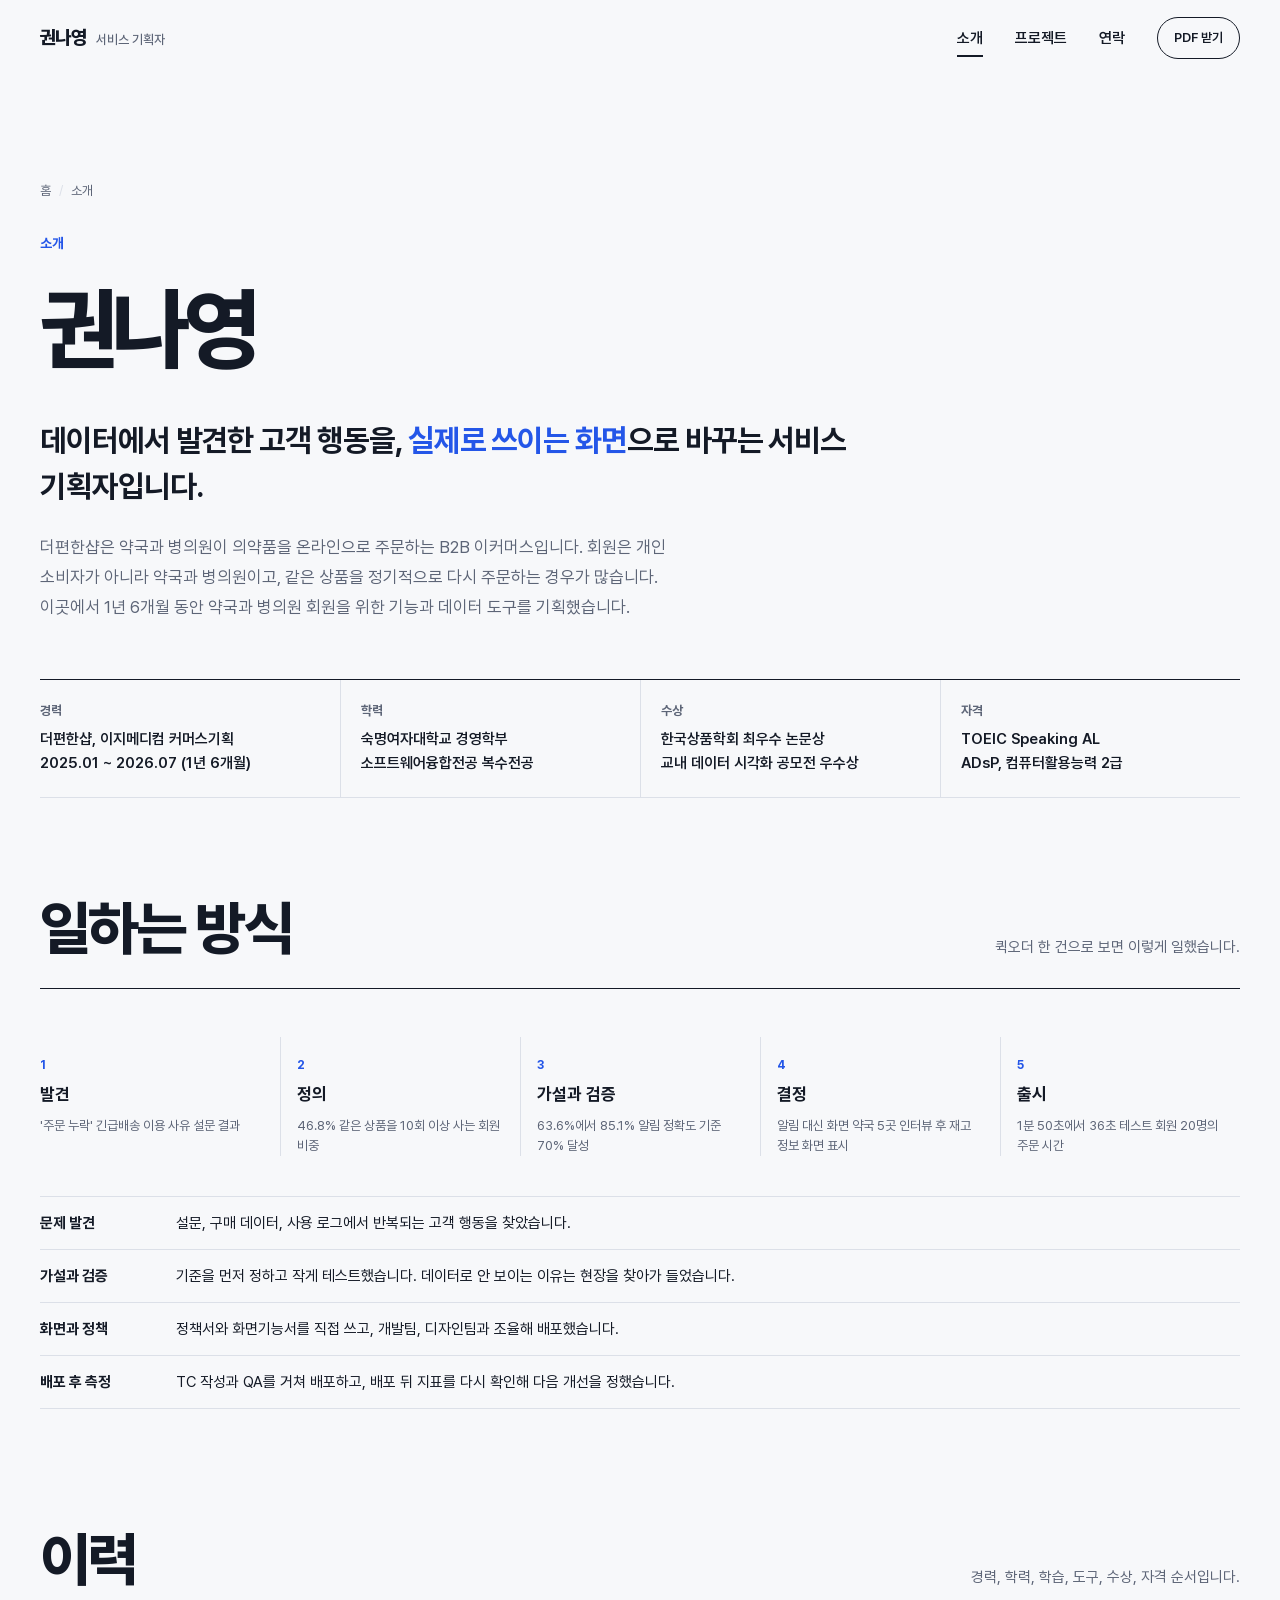
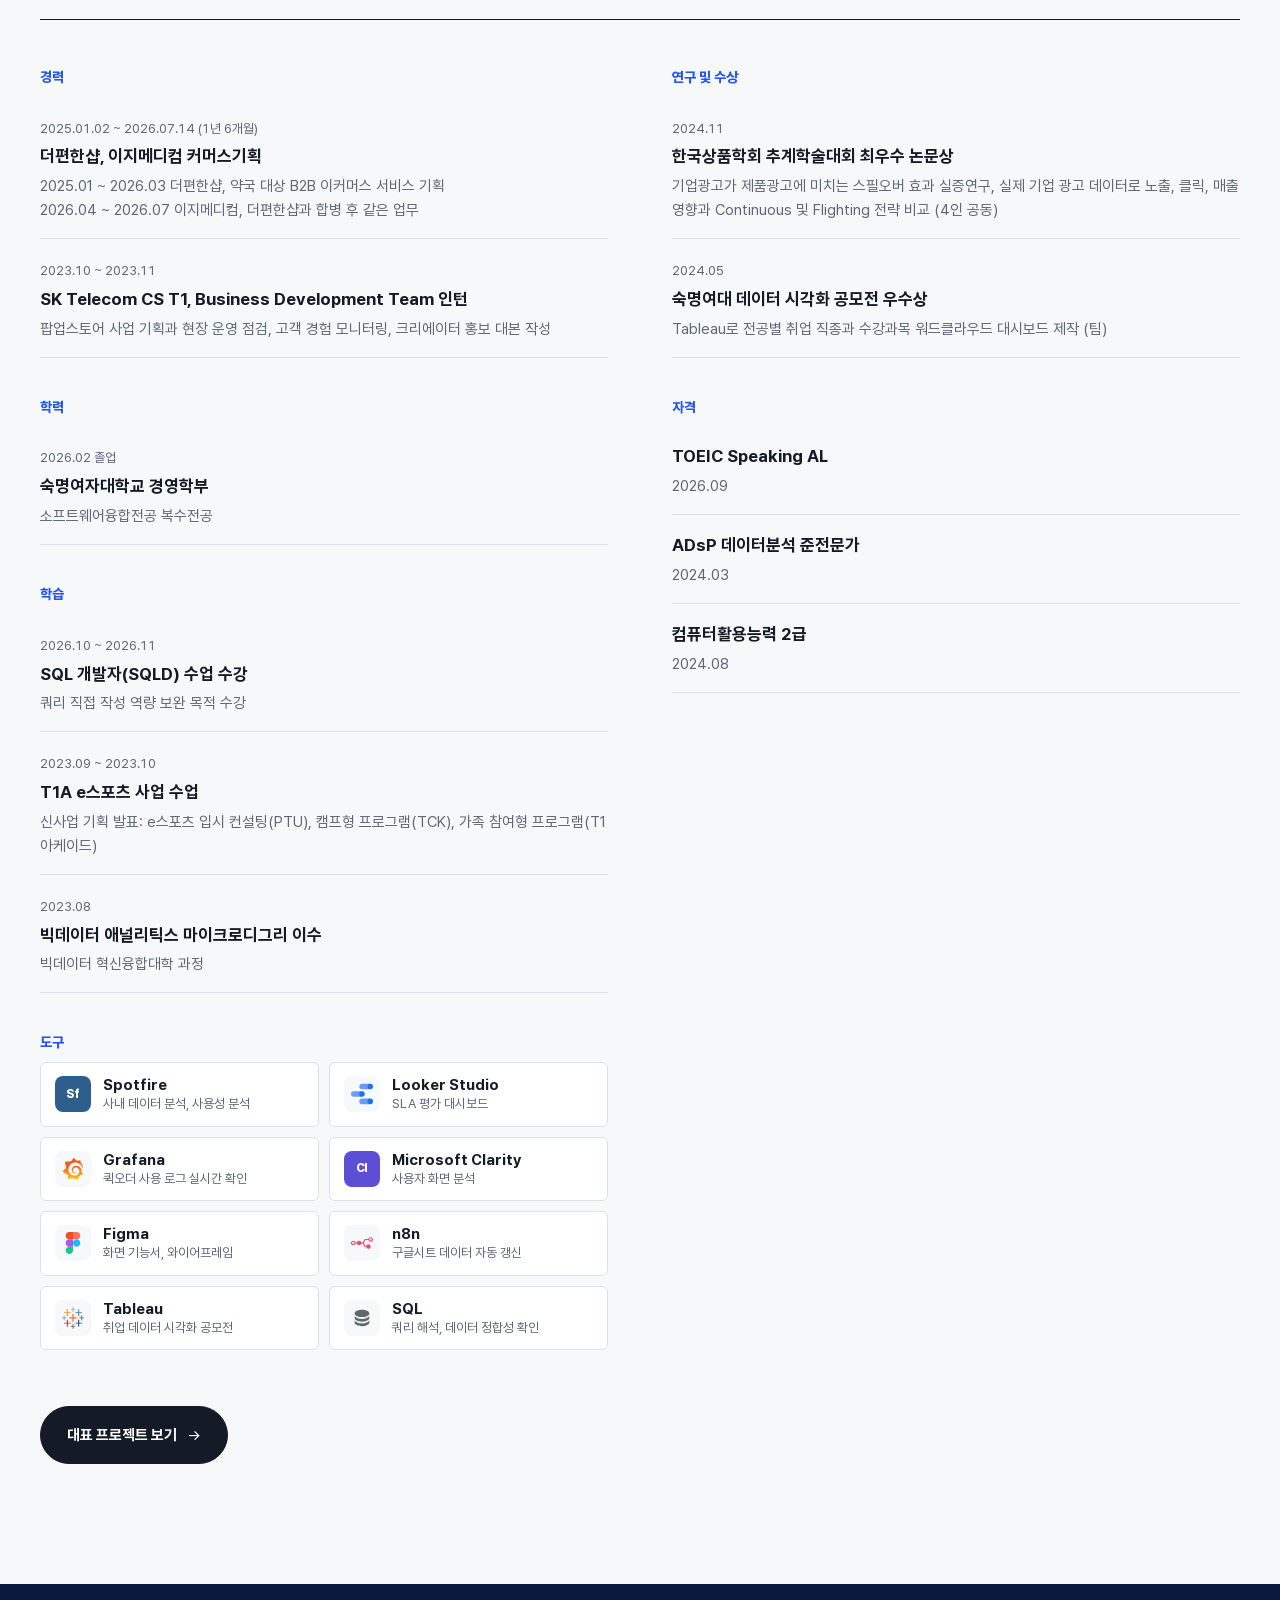
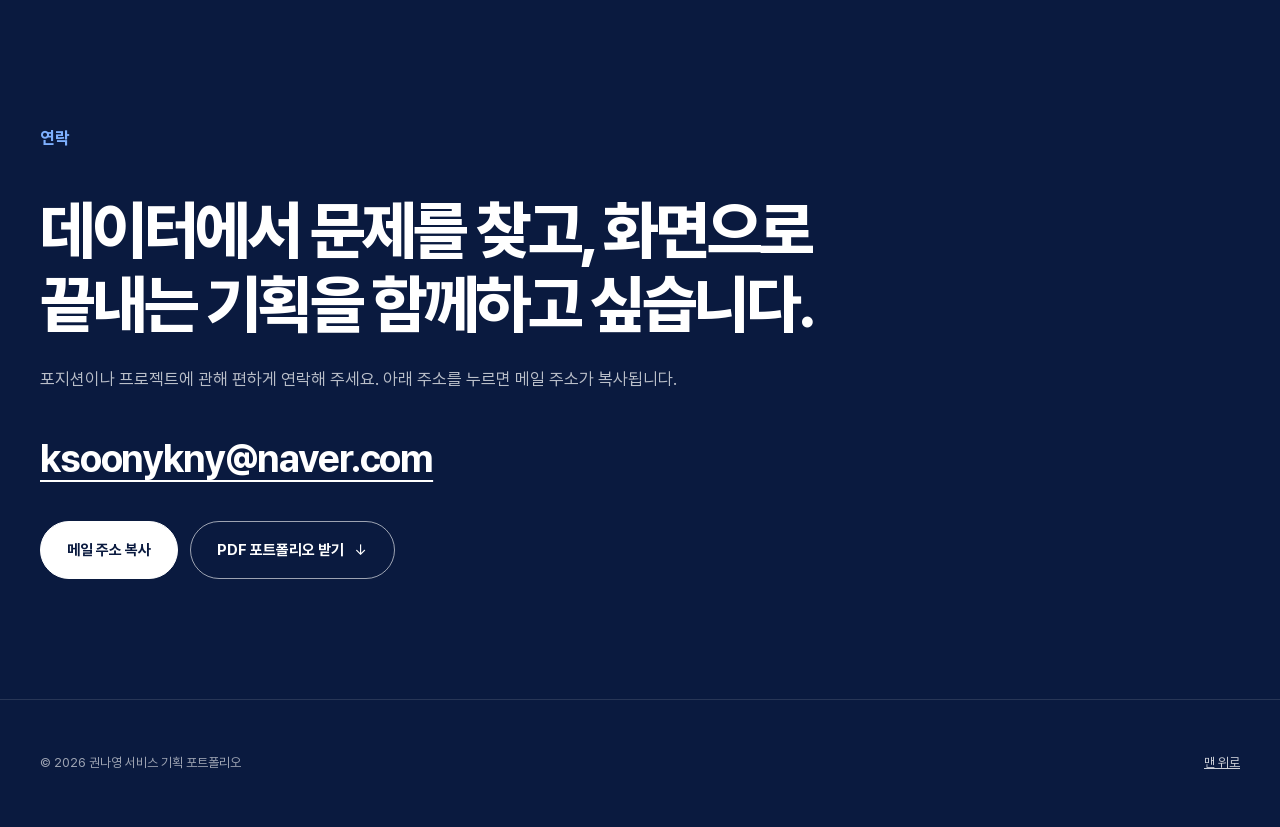
==== about.html @ 0dd0160e "Add files via upload" ====
<!doctype html>
<html lang="ko">
<head>
<meta charset="utf-8">
<meta name="viewport" content="width=device-width, initial-scale=1">
<title>소개 | 권나영 포트폴리오</title>
<meta name="description" content="권나영의 경력, 학력, 학습, 도구, 수상, 자격">
<meta property="og:title" content="소개 | 권나영 포트폴리오">
<meta property="og:description" content="권나영의 경력, 학력, 학습, 도구, 수상, 자격">
<meta property="og:type" content="website">
<link rel="preload" href="fonts/Pretendard-Regular.woff2" as="font" type="font/woff2" crossorigin>
<link rel="preload" href="fonts/Pretendard-ExtraBold.woff2" as="font" type="font/woff2" crossorigin>
<link rel="stylesheet" href="https://cdn.jsdelivr.net/gh/orioncactus/pretendard@v1.3.9/dist/web/variable/pretendardvariable-dynamic-subset.min.css">
<link rel="stylesheet" href="assets/site.css">
<script>document.documentElement.classList.add('js')</script>
</head>
<body class="page-new" data-page="소개">
<header class="gnb">
  <div class="container">
    <a class="logo" href="index.html"><b>권나영</b><span>서비스 기획자</span></a>
    <nav aria-label="주요 메뉴">
      <a href="about.html" aria-current="page">소개</a>
      <a href="index.html#projects">프로젝트</a>
      <a href="#contact">연락</a>
      <a class="nav-pdf" href="assets/kwon-nayoung-portfolio.pdf" download="권나영_서비스기획_포트폴리오.pdf" data-log="pdf_download" data-label="상단 메뉴">PDF 받기</a>
    </nav>
  </div>
</header>

<main id="top">
<section class="a-hero">
  <div class="container">
    <p class="crumb"><a href="index.html">홈</a><span>/</span>소개</p>
    <p class="eyebrow">소개</p>
    <h1>권나영</h1>
    <p class="lead-xl">데이터에서 발견한 고객 행동을, <em>실제로 쓰이는 화면</em>으로 바꾸는 서비스 기획자입니다.</p>
    <p class="sub">더편한샵은 약국과 병의원이 의약품을 온라인으로 주문하는 B2B 이커머스입니다. 회원은 개인 소비자가 아니라 약국과 병의원이고, 같은 상품을 정기적으로 다시 주문하는 경우가 많습니다. 이곳에서 1년 6개월 동안 약국과 병의원 회원을 위한 기능과 데이터 도구를 기획했습니다.</p>
    <dl class="facts" data-reveal>
      <div><dt>경력</dt><dd>더편한샵, 이지메디컴 커머스기획<br>2025.01 ~ 2026.07 (1년 6개월)</dd></div>
      <div><dt>학력</dt><dd>숙명여자대학교 경영학부<br>소프트웨어융합전공 복수전공</dd></div>
      <div><dt>수상</dt><dd>한국상품학회 최우수 논문상<br>교내 데이터 시각화 공모전 우수상</dd></div>
      <div><dt>자격</dt><dd>TOEIC Speaking AL<br>ADsP, 컴퓨터활용능력 2급</dd></div>
    </dl>
  </div>
</section>

<section class="block" style="padding-top:20px" data-view="일하는 방식">
  <div class="container">
    <div class="s-head" data-reveal><h2>일하는 방식</h2><p>퀵오더 한 건으로 보면 이렇게 일했습니다.</p></div>
    <ol class="steps5"><li><small>1</small><b>발견</b><span>'주문 누락' 긴급배송 이용 사유 설문 결과</span></li><li><small>2</small><b>정의</b><span>46.8% 같은 상품을 10회 이상 사는 회원 비중</span></li><li><small>3</small><b>가설과 검증</b><span>63.6%에서 85.1% 알림 정확도 기준 70% 달성</span></li><li><small>4</small><b>결정</b><span>알림 대신 화면 약국 5곳 인터뷰 후 재고 정보 화면 표시</span></li><li><small>5</small><b>출시</b><span>1분 50초에서 36초 테스트 회원 20명의 주문 시간</span></li></ol>
    <div style="margin-top:40px"><ul class="did">
          <li><b>문제 발견</b><span>설문, 구매 데이터, 사용 로그에서 반복되는 고객 행동을 찾았습니다.</span></li>
          <li><b>가설과 검증</b><span>기준을 먼저 정하고 작게 테스트했습니다. 데이터로 안 보이는 이유는 현장을 찾아가 들었습니다.</span></li>
          <li><b>화면과 정책</b><span>정책서와 화면기능서를 직접 쓰고, 개발팀, 디자인팀과 조율해 배포했습니다.</span></li>
          <li><b>배포 후 측정</b><span>TC 작성과 QA를 거쳐 배포하고, 배포 뒤 지표를 다시 확인해 다음 개선을 정했습니다.</span></li>
        </ul></div>
  </div>
</section>

<section class="block" style="padding-top:0" data-view="이력">
  <div class="container">
    <div class="s-head" data-reveal><h2>이력</h2><p>경력, 학력, 학습, 도구, 수상, 자격 순서입니다.</p></div>
    <div class="records">
<div>
<h3>경력</h3>
<ul class="rec">
<li>
<span class="when">2025.01.02 ~ 2026.07.14 (1년 6개월)</span>
<div class="t">더편한샵, 이지메디컴 커머스기획</div>
<div class="d">2025.01 ~ 2026.03 더편한샵, 약국 대상 B2B 이커머스 서비스 기획<br/>2026.04 ~ 2026.07 이지메디컴, 더편한샵과 합병 후 같은 업무</div>
</li>
<li>
<span class="when">2023.10 ~ 2023.11</span>
<div class="t">SK Telecom CS T1, Business Development Team 인턴</div>
<div class="d">팝업스토어 사업 기획과 현장 운영 점검, 고객 경험 모니터링, 크리에이터 홍보 대본 작성</div>
</li>
</ul>
<h3>학력</h3>
<ul class="rec">
<li>
<span class="when">2026.02 졸업</span>
<div class="t">숙명여자대학교 경영학부</div>
<div class="d">소프트웨어융합전공 복수전공</div>
</li>
</ul>
<h3 id="learning">학습</h3>
<ul class="rec">
<li>
<span class="when">2026.10 ~ 2026.11</span>
<div class="t">SQL 개발자(SQLD) 수업 수강</div>
<div class="d">쿼리 직접 작성 역량 보완 목적 수강</div>
</li>
<li>
<span class="when">2023.09 ~ 2023.10</span>
<div class="t">T1A e스포츠 사업 수업</div>
<div class="d">신사업 기획 발표: e스포츠 입시 컨설팅(PTU), 캠프형 프로그램(TCK), 가족 참여형 프로그램(T1 아케이드)</div>
</li>
<li>
<span class="when">2023.08</span>
<div class="t">빅데이터 애널리틱스 마이크로디그리 이수</div>
<div class="d">빅데이터 혁신융합대학 과정</div>
</li>
</ul>
<h3>도구</h3>
<ul class="tools">
<li><span class="ti"><img alt="" height="22" onerror="this.outerHTML='&lt;span class=&quot;mono&quot; style=&quot;background:#2E5E8C&quot;&gt;Sf&lt;/span&gt;'" src="https://www.google.com/s2/favicons?domain=spotfire.com&amp;sz=64" width="22"/></span><span><b>Spotfire</b><small>사내 데이터 분석, 사용성 분석</small></span></li>
<li><span class="ti"><svg aria-hidden="true" viewbox="0 0 256 239"><path d="M224.022 173.159h-92.959c-22.48 0-35.07 15.736-35.07 32.485c0 15.455 10.679 32.484 35.07 32.484h92.959z" fill="#669df6"></path><ellipse cx="224.022" cy="205.587" fill="#1a73e8" rx="31.979" ry="32.485"></ellipse><path d="M128.028 86.551H35.07C12.59 86.551 0 102.288 0 119.036c0 15.456 10.678 32.485 35.07 32.485h92.958z" fill="#669df6"></path><ellipse cx="128.028" cy="119.036" fill="#1a73e8" rx="31.979" ry="32.485"></ellipse><path d="M224.022 0h-92.959c-22.48 0-35.07 15.737-35.07 32.485c0 15.455 10.679 32.485 35.07 32.485h92.959z" fill="#669df6"></path><ellipse cx="224.022" cy="32.485" fill="#1a73e8" rx="31.979" ry="32.485"></ellipse></svg></span><span><b>Looker Studio</b><small>SLA 평가 대시보드</small></span></li>
<li><span class="ti"><svg aria-hidden="true" viewbox="0 0 256 279"><defs><lineargradient id="SVGzNMMBeHh" x1="49.995%" x2="49.995%" y1="122.45%" y2="31.139%"><stop offset="0%" stop-color="#fff100"></stop><stop offset="100%" stop-color="#f05a28"></stop></lineargradient></defs><path d="M255.59 122.775c-.46-4.675-1.226-10.04-2.759-16.017a98 98 0 0 0-7.204-19.16a106.7 106.7 0 0 0-13.412-20.54c-2.222-2.681-4.675-5.287-7.28-7.816c3.908-15.558-4.752-29.046-4.752-29.046c-14.945-.92-24.448 4.675-27.973 7.204c-.613-.23-1.15-.537-1.763-.767c-2.529-.996-5.135-1.992-7.894-2.835a130 130 0 0 0-8.277-2.3c-2.835-.69-5.67-1.226-8.583-1.686c-.537-.076-.996-.153-1.533-.23C157.646 8.738 138.946 0 138.946 0c-20.922 13.258-24.831 31.805-24.831 31.805s-.077.383-.23 1.073c-1.15.307-2.299.69-3.449.996c-1.609.46-3.218 1.073-4.751 1.686a123 123 0 0 0-4.752 1.916a117 117 0 0 0-9.35 4.599c-2.989 1.686-5.9 3.525-8.737 5.441l-.766-.307c-28.97-11.036-54.643 2.223-54.643 2.223c-2.376 30.809 11.572 50.198 14.331 53.724c-.69 1.916-1.303 3.832-1.916 5.748c-2.146 6.974-3.755 14.101-4.751 21.535c-.154 1.073-.307 2.146-.384 3.219C7.894 146.916 0 173.97 0 173.97c22.302 25.674 48.359 27.283 48.359 27.283l.077-.076c3.295 5.9 7.127 11.495 11.419 16.783a112 112 0 0 0 5.671 6.362c-8.124 23.298 1.15 42.61 1.15 42.61c24.83.92 41.155-10.882 44.603-13.564a85 85 0 0 0 7.511 2.222a109.7 109.7 0 0 0 23.298 3.449c1.916.076 3.909.153 5.825.076h2.759l1.226-.076v.076c11.726 16.708 32.265 19.084 32.265 19.084c14.638-15.405 15.48-30.733 15.48-34.028v-1.38c3.066-2.145 5.979-4.445 8.738-6.974c5.824-5.288 10.959-11.342 15.25-17.857l1.15-1.839c16.554.92 28.28-10.27 28.28-10.27c-2.759-17.243-12.569-25.673-14.638-27.283c0 0-.077-.076-.23-.153s-.153-.153-.153-.153c-.077-.077-.23-.154-.383-.23c.076-1.073.153-2.07.23-3.142c.153-1.84.153-3.756.153-5.595v-2.913l-.077-1.149l-.076-1.533c0-.536-.077-.996-.154-1.456c-.076-.46-.076-.996-.153-1.456l-.153-1.456l-.23-1.456c-.307-1.916-.613-3.756-1.073-5.672c-1.763-7.433-4.675-14.484-8.43-20.845a70.4 70.4 0 0 0-14.025-16.707c-5.365-4.752-11.42-8.584-17.704-11.42c-6.36-2.835-12.952-4.675-19.543-5.518c-3.295-.46-6.59-.613-9.886-.536h-2.453l-1.226.077c-.46 0-.92.076-1.303.076a52 52 0 0 0-4.981.69c-6.591 1.226-12.799 3.602-18.24 6.897s-10.193 7.358-14.025 11.956a54.7 54.7 0 0 0-8.89 15.021a52.9 52.9 0 0 0-3.525 16.094c-.077 1.303-.077 2.683-.077 3.986v.996l.077 1.073c.076.613.076 1.303.153 1.916c.23 2.682.766 5.288 1.456 7.74c1.456 4.982 3.755 9.503 6.59 13.335s6.285 6.975 9.887 9.504c3.602 2.452 7.51 4.215 11.343 5.364c3.832 1.15 7.664 1.61 11.266 1.61h1.993c.23 0 .46 0 .689-.077c.383 0 .766-.077 1.15-.077c.076 0 .23 0 .306-.076l.383-.077c.23 0 .46-.076.69-.076c.46-.077.843-.154 1.303-.23s.843-.154 1.226-.307c.843-.153 1.61-.46 2.376-.69c1.533-.536 3.066-1.15 4.368-1.839c1.38-.69 2.606-1.533 3.832-2.3c.307-.23.69-.459.997-.766c1.226-.996 1.456-2.835.46-4.061c-.844-1.073-2.376-1.38-3.603-.69l-.92.46a25 25 0 0 1-3.295 1.38c-1.15.382-2.375.689-3.602.919c-.613.076-1.226.153-1.916.23c-.306 0-.613.076-.996.076h-1.84c-.383 0-.766 0-1.149-.076h-.46c-.153 0-.383 0-.536-.077c-.383-.077-.69-.077-1.073-.153c-2.836-.383-5.671-1.226-8.354-2.453a29.3 29.3 0 0 1-7.74-5.058c-2.376-2.146-4.445-4.675-6.055-7.587s-2.759-6.131-3.295-9.503c-.23-1.686-.383-3.449-.307-5.135c0-.46.077-.92.077-1.38v-.613c0-.23.077-.46.077-.69c.076-.919.23-1.839.383-2.758c1.303-7.358 4.981-14.562 10.653-20.003c1.456-1.38 2.988-2.606 4.598-3.755a31.7 31.7 0 0 1 5.211-2.99a36 36 0 0 1 5.672-2.068c1.915-.537 3.908-.844 5.977-1.073c.997-.077 1.993-.154 3.066-.154h2.376l.843.077c2.222.153 4.368.46 6.514.996c4.292.92 8.507 2.53 12.415 4.675c7.818 4.369 14.485 11.113 18.547 19.237c2.07 4.061 3.525 8.43 4.215 12.951c.153 1.15.307 2.3.383 3.45l.077.842l.077.843v3.296c0 .536-.077 1.456-.077 1.992c-.077 1.227-.23 2.53-.383 3.756s-.383 2.452-.613 3.678a50 50 0 0 1-.843 3.602a64 64 0 0 1-2.3 7.128a62.4 62.4 0 0 1-7.204 13.105c-5.9 8.124-13.948 14.715-23.144 18.93c-4.599 2.069-9.427 3.602-14.408 4.368c-2.453.46-4.982.69-7.511.766h-3.832a36 36 0 0 1-4.062-.23c-5.365-.383-10.653-1.379-15.864-2.835c-5.135-1.456-10.116-3.525-14.868-5.978c-9.427-5.058-17.933-11.956-24.524-20.31a79 79 0 0 1-8.584-13.334a79 79 0 0 1-5.671-14.638c-1.38-5.058-2.223-10.193-2.606-15.405l-.077-.996v-6.821c.077-2.529.307-5.211.614-7.817c.306-2.606.766-5.288 1.302-7.894c.537-2.605 1.15-5.211 1.916-7.817a103 103 0 0 1 5.442-14.791c4.368-9.35 10.04-17.704 16.86-24.371c1.686-1.686 3.449-3.22 5.288-4.752a78 78 0 0 1 5.748-4.138c1.916-1.303 3.985-2.453 6.055-3.526a40 40 0 0 1 3.142-1.533l3.219-1.379c2.146-.92 4.368-1.686 6.667-2.376c.537-.153 1.15-.306 1.686-.536c.537-.154 1.15-.307 1.686-.46c1.15-.307 2.3-.613 3.45-.843c.536-.153 1.149-.23 1.762-.383c.613-.154 1.15-.23 1.763-.384c.613-.076 1.15-.23 1.762-.306l.843-.153l.92-.154c.613-.076 1.15-.153 1.763-.23c.69-.076 1.302-.153 1.992-.23c.537-.076 1.456-.153 1.993-.23c.383-.076.843-.076 1.226-.153l.843-.076l.383-.077h.46c.69-.077 1.303-.077 1.993-.153l.996-.077h.767c.536 0 1.149-.076 1.685-.076a99 99 0 0 1 6.745 0c4.445.153 8.813.69 13.028 1.456c8.507 1.61 16.478 4.291 23.758 7.893c7.28 3.526 13.719 7.894 19.39 12.646c.383.306.69.613 1.073.92c.306.306.69.613.996.92c.69.612 1.303 1.225 1.993 1.838c.69.614 1.303 1.227 1.916 1.84a44 44 0 0 1 1.839 1.916c2.376 2.529 4.598 5.058 6.59 7.664a99 99 0 0 1 9.734 15.25l.46.92l.46.92c.306.613.613 1.226.843 1.84c.306.613.536 1.149.843 1.762c.23.613.536 1.15.766 1.763c.92 2.299 1.84 4.521 2.53 6.59c1.149 3.373 1.992 6.362 2.682 8.967a2.043 2.043 0 0 0 2.299 1.61c1.15-.077 1.992-.996 1.992-2.146c.077-2.759 0-6.054-.383-9.81" fill="url(#SVGzNMMBeHh)"></path></svg></span><span><b>Grafana</b><small>퀵오더 사용 로그 실시간 확인</small></span></li>
<li><span class="ti"><img alt="" height="22" onerror="this.outerHTML='&lt;span class=&quot;mono&quot; style=&quot;background:#5C4FD6&quot;&gt;Cl&lt;/span&gt;'" src="https://www.google.com/s2/favicons?domain=clarity.microsoft.com&amp;sz=64" width="22"/></span><span><b>Microsoft Clarity</b><small>사용자 화면 분석</small></span></li>
<li><span class="ti"><svg aria-hidden="true" viewbox="0 0 256 384"><path d="M64 384c35.328 0 64-28.672 64-64v-64H64c-35.328 0-64 28.672-64 64s28.672 64 64 64" fill="#0acf83"></path><path d="M0 192c0-35.328 28.672-64 64-64h64v128H64c-35.328 0-64-28.672-64-64" fill="#a259ff"></path><path d="M0 64C0 28.672 28.672 0 64 0h64v128H64C28.672 128 0 99.328 0 64" fill="#f24e1e"></path><path d="M128 0h64c35.328 0 64 28.672 64 64s-28.672 64-64 64h-64z" fill="#ff7262"></path><path d="M256 192c0 35.328-28.672 64-64 64s-64-28.672-64-64s28.672-64 64-64s64 28.672 64 64" fill="#1abcfe"></path></svg></span><span><b>Figma</b><small>화면 기능서, 와이어프레임</small></span></li>
<li><span class="ti"><svg aria-hidden="true" viewbox="0 0 256 135"><path d="M229.053 53.895c-12.557 0-23.107-8.588-26.099-20.21h-30.886a13.474 13.474 0 0 0-13.29 11.258l-1.107 6.645a26.9 26.9 0 0 1-8.757 15.78a26.9 26.9 0 0 1 8.757 15.78l1.107 6.646a13.474 13.474 0 0 0 13.29 11.259h3.939c2.992-11.623 13.542-20.21 26.098-20.21c14.883 0 26.948 12.064 26.948 26.946s-12.065 26.948-26.948 26.948c-12.556 0-23.107-8.588-26.098-20.21h-3.939c-13.173 0-24.415-9.524-26.58-22.518l-1.108-6.645a13.474 13.474 0 0 0-13.29-11.259h-10.676c-2.99 11.623-13.542 20.21-26.098 20.21c-12.557 0-23.107-8.587-26.099-20.21H53.046c-2.992 11.623-13.542 20.21-26.099 20.21C12.065 94.316 0 82.252 0 67.369s12.065-26.947 26.947-26.947c12.557 0 23.107 8.588 26.099 20.21h15.171c2.992-11.622 13.542-20.21 26.099-20.21c12.556 0 23.107 8.588 26.098 20.21h10.676a13.474 13.474 0 0 0 13.29-11.258l1.107-6.645c2.166-12.994 13.408-22.517 26.581-22.517h30.886C205.945 8.588 216.496 0 229.053 0C243.935 0 256 12.065 256 26.947s-12.065 26.948-26.947 26.948m0-13.474c7.441 0 13.473-6.032 13.473-13.474c0-7.441-6.032-13.473-13.473-13.473s-13.474 6.032-13.474 13.473s6.032 13.474 13.474 13.474M26.947 80.842c7.442 0 13.474-6.032 13.474-13.474c0-7.44-6.032-13.473-13.474-13.473c-7.441 0-13.473 6.032-13.473 13.473s6.032 13.474 13.473 13.474m80.842-13.474c0 7.442-6.032 13.474-13.473 13.474S80.842 74.81 80.842 67.368c0-7.44 6.032-13.473 13.474-13.473c7.441 0 13.473 6.032 13.473 13.473m107.79 40.421c0 7.442-6.032 13.474-13.474 13.474c-7.441 0-13.473-6.032-13.473-13.474c0-7.441 6.032-13.473 13.473-13.473s13.474 6.032 13.474 13.473" fill="#ea4b71"></path></svg></span><span><b>n8n</b><small>구글시트 데이터 자동 갱신</small></span></li>
<li><span class="ti"><svg aria-hidden="true" viewbox="0 0 256 251"><path d="M123.929 11.593v11.641h-20.82v7.571h20.82v23.186h8.139V30.805h21.341v-7.571h-21.341V0h-8.139z" fill="#7099a6"></path><path d="M55.884 41.121v16.893H24.369v10.599h31.515v34.307h11.688V68.613H99.56V58.014H67.572V24.228H55.884z" fill="#eb912c"></path><path d="M187.953 41.121v16.893h-31.515v11.12h31.515v33.786h12.161V69.134h31.514v-11.12h-31.514V24.228h-12.161z" fill="#59879b"></path><path d="M120.901 98.661v18.928H85.837v14.101h35.064v37.855h14.196V131.69h35.063v-14.101h-35.063V79.733h-14.196z" fill="#e8762c"></path><path d="M224.01 108.219v11.878h-21.341v9.605h21.341v23.707h10.647v-23.707h21.341v-9.605h-21.341V96.39H224.01z" fill="#5b6591"></path><path d="M20.821 109.26v11.357H0v8.044h20.821v22.714h8.138v-22.714l21.341-.757v-7.287H28.959V97.904h-8.138z" fill="#7099a6"></path><path d="M55.884 162.731v16.893H24.369v11.12h31.515v33.786h12.161v-33.786H99.56v-11.12H68.045v-33.786H55.884z" fill="#c72035"></path><path d="M187.953 162.731v16.893h-31.515v10.6h31.515v34.306h12.161v-34.306h31.514v-10.6h-31.514v-33.786h-12.161z" fill="#1f447e"></path><path d="M122.936 205.65v11.83h-21.341v9.606h21.341v23.707h10.647v-23.707h21.341v-9.606h-21.341v-23.707h-10.647z" fill="#5b6591"></path></svg></span><span><b>Tableau</b><small>취업 데이터 시각화 공모전</small></span></li>
<li><span class="ti"><svg aria-hidden="true" style="color:#5D6A66" viewbox="0 0 24 24"><path d="M12 3C7.58 3 4 4.79 4 7s3.58 4 8 4s8-1.79 8-4s-3.58-4-8-4M4 9v3c0 2.21 3.58 4 8 4s8-1.79 8-4V9c0 2.21-3.58 4-8 4s-8-1.79-8-4m0 5v3c0 2.21 3.58 4 8 4s8-1.79 8-4v-3c0 2.21-3.58 4-8 4s-8-1.79-8-4" fill="currentColor"></path></svg></span><span><b>SQL</b><small>쿼리 해석, 데이터 정합성 확인</small></span></li>
</ul>
</div>
<div>
<h3>연구 및 수상</h3>
<ul class="rec">
<li>
<span class="when">2024.11</span>
<div class="t">한국상품학회 추계학술대회 최우수 논문상</div>
<div class="d">기업광고가 제품광고에 미치는 스필오버 효과 실증연구, 실제 기업 광고 데이터로 노출, 클릭, 매출 영향과 Continuous 및 Flighting 전략 비교 (4인 공동)</div>
</li>
<li>
<span class="when">2024.05</span>
<div class="t">숙명여대 데이터 시각화 공모전 우수상</div>
<div class="d">Tableau로 전공별 취업 직종과 수강과목 워드클라우드 대시보드 제작 (팀)</div>
</li>
</ul>
<h3>자격</h3>
<ul class="rec">
<li><div class="t">TOEIC Speaking AL</div><div class="d">2026.09</div></li>
<li><div class="t">ADsP 데이터분석 준전문가</div><div class="d">2024.03</div></li>
<li><div class="t">컴퓨터활용능력 2급</div><div class="d">2024.08</div></li>
</ul>
</div>
</div>
    <div class="pills" style="margin-top:56px"><a class="pill solid" href="index.html#projects">대표 프로젝트 보기 <span class="arr">→</span></a></div>
  </div>
</section>
</main>
<section class="contact-band" id="contact" data-view="연락">
  <div class="container">
    <p class="eyebrow">연락</p>
    <h2>데이터에서 문제를 찾고, 화면으로 끝내는 기획을 함께하고 싶습니다.</h2>
    <p>포지션이나 프로젝트에 관해 편하게 연락해 주세요. 아래 주소를 누르면 메일 주소가 복사됩니다.</p>
    <button class="contact-mail" type="button" data-mail="ksoonykny@naver.com" data-log="email_copy" data-label="메일 주소">ksoonykny@naver.com</button>
    <div class="pills">
      <button class="pill light solid" type="button" data-mail="ksoonykny@naver.com" data-log="email_copy" data-label="이메일 버튼">메일 주소 복사</button>
      <a class="pill light" href="assets/kwon-nayoung-portfolio.pdf" download="권나영_서비스기획_포트폴리오.pdf" data-log="pdf_download" data-label="연락 영역">PDF 포트폴리오 받기 <span class="arr">↓</span></a>
    </div>
  </div>
</section>
<footer class="site-foot">
  <div class="container">
    <span>© 2026 권나영 서비스 기획 포트폴리오</span>
    <a href="#top">맨 위로</a>
  </div>
</footer>
<dialog class="lb" id="lb" aria-label="확대 이미지">
  <img src="" alt="">
  <button type="button" aria-label="닫기">×</button>
</dialog>
<div class="toast" id="toast" role="status" aria-live="polite"></div>
<script src="assets/site.js"></script>
</body>
</html>
---- assets/site.css ----
/* Pretendard: fonts 폴더의 woff2를 우선 사용하고, 없으면 위 CDN 버전으로 대체됩니다 */
@font-face{font-family:"Pretendard";font-weight:400;font-display:swap;src:url("../fonts/Pretendard-Regular.woff2") format("woff2")}
@font-face{font-family:"Pretendard";font-weight:500;font-display:swap;src:url("../fonts/Pretendard-Medium.woff2") format("woff2")}
@font-face{font-family:"Pretendard";font-weight:600;font-display:swap;src:url("../fonts/Pretendard-SemiBold.woff2") format("woff2")}
@font-face{font-family:"Pretendard";font-weight:700;font-display:swap;src:url("../fonts/Pretendard-Bold.woff2") format("woff2")}
@font-face{font-family:"Pretendard";font-weight:800;font-display:swap;src:url("../fonts/Pretendard-ExtraBold.woff2") format("woff2")}
:root{
  --deep:#0A1A3F;
  --deep-2:#11265A;
  --on-deep:#EEF2FA;
  --on-deep-muted:#9DB0D6;
  --mint:#7EB0FF;
  --bg:#F6F7F9;
  --surface:#FFFFFF;
  --ink:#161B26;
  --muted:#5B6475;
  --line:#D9DDE5;
  --accent:#2456E8;
  --accent-soft:#E6EDFD;
  --note:#8A5512;
  --note-soft:#F6EEE2;
  --sans:"Pretendard", "Pretendard Variable", -apple-system, "Apple SD Gothic Neo", "Malgun Gothic", sans-serif;
  --read:40rem;
}
*{box-sizing:border-box}
html{scroll-behavior:smooth;scroll-padding-top:72px}
body{margin:0;background:var(--bg);color:var(--ink);font-family:var(--sans);font-size:17px;line-height:1.75;word-break:keep-all;-webkit-font-smoothing:antialiased}
img{max-width:100%}
a{color:var(--accent)}
:focus-visible{outline:2px solid var(--accent);outline-offset:3px;border-radius:2px}
.skip{position:absolute;left:-999px;top:8px;background:var(--ink);color:#fff;padding:8px 14px;z-index:99}
.skip:focus{left:16px}
.wrap{max-width:1120px;margin:0 auto;padding:0 24px}
p{margin:0 0 1.1em}
h1,h2,h3,h4{margin:0;line-height:1.35;font-weight:700}

/* header */
.top{position:fixed;top:0;left:0;right:0;z-index:20;background:rgba(246,247,249,.94);backdrop-filter:blur(8px);border-bottom:1px solid var(--line);transition:background .25s,border-color .25s}
.top .wrap{display:flex;align-items:center;justify-content:space-between;height:60px;gap:16px}
.brand{font-weight:800;text-decoration:none;color:var(--ink);font-size:16px;letter-spacing:-.01em}
.brand span{color:var(--muted);font-weight:500;margin-left:8px}
.nav{display:flex;gap:22px}
.nav a{color:var(--muted);text-decoration:none;font-size:15px;font-weight:500}
.nav a:hover,.nav a.on{color:var(--ink)}
.top.dark{background:transparent;border-color:transparent;backdrop-filter:none}
.top.dark.solid{background:rgba(10,26,63,.96);border-color:rgba(238,242,250,.08)}
.top.dark .brand{color:var(--on-deep)}
.top.dark .brand span,.top.dark .nav a{color:var(--on-deep-muted)}
.top.dark .nav a:hover{color:var(--on-deep)}
@media (max-width:720px){.nav{gap:14px}.nav a.hide-sm{display:none}.brand span{display:none}}

/* cover */
.cover{position:relative;min-height:100vh;min-height:100svh;background:var(--deep);color:var(--on-deep);display:flex;flex-direction:column;justify-content:space-between;padding:120px 0 48px;overflow:hidden}
.cover::after{content:"";position:absolute;inset:0;background:radial-gradient(circle at 85% 15%,rgba(126,176,255,.13),transparent 45%);pointer-events:none}
.cover .wrap{position:relative;z-index:1;width:100%}
.who{font-size:15px;font-weight:600;color:var(--mint);margin-bottom:28px}
.who span{color:var(--on-deep-muted);font-weight:500;margin-left:10px}
.cover h1{font-size:clamp(36px,6.6vw,84px);line-height:1.18;font-weight:800;letter-spacing:-.04em;max-width:13.5em}
.cover h1 em{font-style:normal;color:var(--mint)}
.nw{white-space:nowrap}
.cover .lede{margin-top:32px;max-width:36rem;color:var(--on-deep-muted);font-size:18px;line-height:1.7}
.cover .cta{margin-top:36px}
.cover .btn{border-color:rgba(238,242,250,.5);color:var(--on-deep)}
.cover .btn.primary{background:var(--on-deep);border-color:var(--on-deep);color:var(--deep)}

.track-t{font-size:14px;color:var(--on-deep-muted);margin:64px 0 18px}
.track{margin:0;padding:0;list-style:none;display:grid;grid-template-columns:repeat(5,1fr);position:relative}
.track::before{content:"";position:absolute;left:0;right:0;top:0;height:2px;background:rgba(238,242,250,.28);transform-origin:left;animation:draw 1.1s cubic-bezier(.6,0,.2,1) .2s both}
.track li{position:relative;padding:22px 20px 0 0;animation:rise .6s ease both}
.track li::before{content:"";position:absolute;top:-6px;left:0;width:14px;height:14px;border-radius:50%;background:var(--deep);border:2px solid var(--on-deep)}
.track li:last-child::before{background:var(--mint);border-color:var(--mint)}
.track li:nth-child(1){animation-delay:.35s}.track li:nth-child(2){animation-delay:.5s}.track li:nth-child(3){animation-delay:.65s}.track li:nth-child(4){animation-delay:.8s}.track li:nth-child(5){animation-delay:.95s}
.track .n{font-size:13px;color:var(--on-deep-muted);font-variant-numeric:tabular-nums}
.track b{display:block;font-size:20px;font-weight:700;margin-top:2px;letter-spacing:-.02em}
.track .proof{display:block;font-size:14px;line-height:1.55;color:var(--on-deep-muted);margin-top:8px;max-width:13em}
.track .proof strong{display:block;color:var(--on-deep);font-size:17px;font-weight:700;font-variant-numeric:tabular-nums;margin-bottom:2px}
.track li:last-child .proof strong{color:var(--mint)}
@keyframes draw{from{transform:scaleX(0)}to{transform:scaleX(1)}}
@keyframes rise{from{opacity:0;transform:translateY(10px)}to{opacity:1;transform:none}}
@media (max-width:820px){
  .track{grid-template-columns:1fr;padding-left:26px}
  .track::before{top:0;bottom:0;left:6px;right:auto;width:2px;height:auto;transform-origin:top;animation-name:drawv}
  .track li{padding:0 0 22px}
  .track li::before{left:-26px;top:4px}
  .track .proof{max-width:none}
  .cover{padding-top:104px}
}
@keyframes drawv{from{transform:scaleY(0)}to{transform:scaleY(1)}}

.cta{margin-top:40px;display:flex;flex-wrap:wrap;gap:12px}
.btn{display:inline-block;padding:12px 20px;border:1.5px solid var(--ink);color:var(--ink);text-decoration:none;font-weight:600;font-size:15px;border-radius:4px}
.btn.primary{background:var(--ink);color:#fff}

/* section heads */
.sec{padding:88px 0;border-top:1px solid var(--line)}
.sec-head{max-width:var(--read);margin-bottom:48px}
.sec-head h2{font-size:clamp(28px,3.8vw,40px);font-weight:800;letter-spacing:-.03em}
.cases-head{padding:96px 0 0;border-top:1px solid var(--line)}
#case-quick{border-top:0;padding-top:56px}
.cases-head .sec-head{margin-bottom:0}
.sec-head p{margin-top:14px;color:var(--muted)}

/* case */
.case{padding:96px 0;border-top:1px solid var(--line)}
.ch-text{max-width:46rem}
.case-tag{font-size:14px;color:var(--muted)}
.case-tag b{color:var(--accent);font-weight:700;margin-right:10px}
.case h2{font-size:clamp(28px,4.2vw,44px);font-weight:800;letter-spacing:-.035em;margin-top:14px;line-height:1.3}
.case .lead{font-size:19px;margin-top:18px;color:var(--ink);max-width:44rem}
.meta{display:flex;flex-wrap:wrap;gap:8px 24px;margin-top:22px;font-size:14px;color:var(--muted)}
.meta strong{color:var(--ink);font-weight:600;margin-right:6px}

.glance{margin-top:40px;display:grid;grid-template-columns:repeat(3,1fr);background:var(--surface);border:1px solid var(--line);border-radius:6px}
.glance div{padding:22px 24px}
.glance div+div{border-left:1px solid var(--line)}
.glance h3{font-size:14px;color:var(--muted);font-weight:600;margin-bottom:8px}
.glance p{margin:0;font-size:16px;line-height:1.65}
.glance .res p{font-weight:600}
@media (max-width:820px){.glance{grid-template-columns:1fr}.glance div+div{border-left:0;border-top:1px solid var(--line)}}

.story{display:grid;grid-template-columns:190px minmax(0,1fr);gap:56px;margin-top:72px}
.rail{position:sticky;top:96px;align-self:start}
.rail ol{margin:0;padding:0;list-style:none;border-left:2px solid var(--line)}
.rail li a{display:block;padding:7px 0 7px 18px;margin-left:-2px;border-left:2px solid transparent;color:var(--muted);text-decoration:none;font-size:15px}
.rail li a.on{color:var(--ink);font-weight:700;border-left-color:var(--accent)}
.rail .rail-t{font-size:13px;color:var(--muted);margin-bottom:12px}
@media (max-width:900px){.story{grid-template-columns:1fr;gap:0}.rail{display:none}}

.chap{max-width:var(--read);padding-bottom:56px}
.chap+.chap{padding-top:8px}
.step{font-size:14px;font-weight:700;color:var(--accent);display:flex;align-items:center;gap:10px}
.step::after{content:"";height:1px;background:var(--line);flex:1}
.chap h3{font-size:24px;font-weight:700;letter-spacing:-.02em;margin:10px 0 18px;line-height:1.45}

/* content blocks */
.figure{margin:28px 0;padding:24px;background:var(--surface);border:1px solid var(--line);border-radius:6px}
.figure .cap{font-size:13px;color:var(--muted);margin-top:14px;line-height:1.6}
.insight{margin:28px 0;padding:4px 0 4px 20px;border-left:3px solid var(--accent);font-size:19px;font-weight:600;line-height:1.65;letter-spacing:-.01em}
.limit{margin:24px 0;padding:18px 20px;background:var(--note-soft);border-radius:6px;font-size:16px}
.limit b{color:var(--note);display:block;margin-bottom:4px;font-size:14px}

.okr{margin:20px 0;padding:0;list-style:none;counter-reset:o}
.okr li{padding:12px 0;border-bottom:1px solid var(--line);display:flex;justify-content:space-between;gap:16px}
.okr li span:last-child{font-weight:700;white-space:nowrap;font-variant-numeric:tabular-nums}

.share{display:flex;height:14px;border-radius:7px;overflow:hidden;background:var(--line);margin:16px 0 10px}
.share i{display:block;background:var(--accent)}
.share-legend{display:flex;justify-content:space-between;font-size:14px;color:var(--muted)}
.share-legend b{color:var(--ink);font-size:22px;display:block;font-variant-numeric:tabular-nums}

.ba{display:grid;gap:14px}
.ba-row{display:grid;grid-template-columns:96px 1fr 72px;align-items:center;gap:12px;font-size:14px}
.ba-row .lab{color:var(--muted)}
.ba-row .bar{height:12px;border-radius:6px;background:var(--line)}
.ba-row .bar.after{background:var(--accent)}
.ba-row .val{font-weight:700;text-align:right;font-variant-numeric:tabular-nums}
.ba-title{font-weight:700;font-size:15px;margin-bottom:12px}
.ba + .ba{margin-top:26px;padding-top:22px;border-top:1px dashed var(--line)}

.verify{display:grid;grid-template-columns:1fr 1fr;gap:12px;margin:24px 0}
.verify div{background:var(--surface);border:1px solid var(--line);border-radius:6px;padding:18px}
.verify .k{font-size:13px;color:var(--muted)}
.verify .v{font-size:28px;font-weight:700;font-variant-numeric:tabular-nums;line-height:1.3}
.verify .s{font-size:14px;color:var(--muted)}
.verify .pass .v{color:var(--accent)}
@media (max-width:520px){.verify{grid-template-columns:1fr}}

.timeline{margin:28px 0;padding:0;list-style:none}
.timeline li{position:relative;padding:0 0 30px 28px;border-left:2px solid var(--line)}
.timeline li:last-child{border-left-color:transparent;padding-bottom:0}
.timeline li::before{content:"";position:absolute;left:-7px;top:6px;width:12px;height:12px;border-radius:50%;background:var(--bg);border:2px solid var(--accent)}
.timeline .when{font-size:13px;color:var(--muted)}
.timeline h4{font-size:17px;margin:2px 0 8px}
.timeline p{font-size:16px;margin-bottom:.6em}
.chips{display:flex;flex-wrap:wrap;gap:8px;margin-top:6px}
.chip{font-size:13px;padding:4px 10px;background:var(--accent-soft);color:var(--accent);border-radius:999px;font-weight:600}

.kpi{display:grid;grid-template-columns:1fr 1fr;gap:0;border:1px solid var(--line);border-radius:6px;overflow:hidden;background:var(--surface)}
.kpi > div{padding:18px 20px}
.kpi > div+div{border-left:1px solid var(--line)}
.kpi h4{font-size:14px;color:var(--muted);margin-bottom:10px}
.kpi ul{margin:0;padding:0;list-style:none;font-size:15px}
.kpi li{padding:4px 0}
.kpi li.core{font-weight:700;color:var(--accent)}
@media (max-width:520px){.kpi{grid-template-columns:1fr}.kpi > div+div{border-left:0;border-top:1px solid var(--line)}}

.io{display:grid;grid-template-columns:1fr 1fr;gap:12px}
.io > div{border:1px solid var(--line);border-radius:6px;padding:16px;background:var(--bg);font-size:14px;line-height:1.65}
.io h4{font-size:13px;color:var(--muted);margin-bottom:8px;font-weight:600}
@media (max-width:520px){.io{grid-template-columns:1fr}}

.role{margin-top:8px;font-size:15px;color:var(--muted)}

.shot{margin:28px 0}
.shot.small{max-width:30rem}
.zoom{display:block;width:100%;padding:0;border:1px solid var(--line);border-radius:6px;overflow:hidden;background:var(--surface);cursor:zoom-in}
.zoom img{display:block;width:100%;height:auto}
.shot figcaption{font-size:13px;color:var(--muted);margin-top:10px;line-height:1.6}
.lb{border:0;padding:0;background:transparent;max-width:min(1400px,94vw);max-height:92vh}
.lb::backdrop{background:rgba(8,14,30,.82)}
.lb img{display:block;max-width:100%;max-height:88vh;width:auto;height:auto;border-radius:6px;background:#fff}
.lb button{position:fixed;top:16px;right:20px;width:44px;height:44px;border-radius:50%;border:0;background:rgba(255,255,255,.9);font-size:22px;cursor:pointer}
.chap{min-width:0}

button.btn{font:inherit;font-weight:600;font-size:15px;cursor:pointer}
.toast{position:fixed;left:50%;bottom:32px;transform:translate(-50%,16px);background:var(--ink);color:#fff;padding:12px 20px;border-radius:999px;font-size:15px;font-weight:600;opacity:0;pointer-events:none;transition:opacity .25s,transform .25s;z-index:50}
.toast.show{opacity:1;transform:translate(-50%,0)}

/* opening */
.intro{display:none}
.intro-on .intro{display:flex}
.intro-on body{overflow:hidden}
.intro-on .track::before,.intro-on .track li,.intro-on .device-frame,.intro-on .float{animation-play-state:paused}
.intro{position:fixed;inset:0;z-index:100;background:var(--deep);color:var(--on-deep);align-items:center;transition:opacity .6s ease,transform .7s cubic-bezier(.7,0,.2,1)}
.intro::before{content:"";position:absolute;inset:0;background-image:radial-gradient(rgba(238,242,250,.08) 1px,transparent 1.2px);background-size:22px 22px;pointer-events:none}
.intro.out{opacity:0;transform:translateY(-6%)}
.intro-in{position:relative;width:100%;max-width:1120px;margin:0 auto;padding:72px 24px 40px;max-height:100vh;overflow-y:auto}
.il{margin:0;opacity:0;transform:translateY(14px);animation:rise .7s ease forwards}
.i-eye{font-size:13px;font-weight:700;letter-spacing:.08em;color:var(--mint);animation-delay:.2s}
.i-q{margin:14px 0 0;font-size:clamp(32px,5.6vw,72px);font-weight:800;letter-spacing:-.04em;line-height:1.15;animation-delay:.5s}
.i-ctx{margin-top:18px;font-size:clamp(16px,1.7vw,19px);color:var(--on-deep-muted);animation-delay:1.3s}
.i-ans{margin-top:24px;font-size:clamp(24px,3.4vw,40px);font-weight:800;letter-spacing:-.03em;line-height:1.3;animation-delay:2.1s}
.i-ans em{font-style:normal;color:var(--mint);white-space:nowrap}
.i-why{margin-top:14px;max-width:44rem;font-size:clamp(16px,1.7vw,19px);line-height:1.7;color:var(--on-deep);animation-delay:3.0s}
.i-metrics{margin-top:32px;display:grid;grid-template-columns:repeat(2,minmax(0,1fr));gap:16px;max-width:860px;animation-delay:4.0s}
.im{padding:18px 22px;border:1px solid rgba(238,242,250,.16);border-radius:12px;background:rgba(238,242,250,.05);display:flex;flex-direction:column}
.im-k{font-size:14px;font-weight:600;color:var(--on-deep-muted)}
.im-v{margin-top:6px;display:flex;align-items:baseline;gap:12px;font-size:clamp(40px,6vw,76px);font-weight:800;line-height:1.05;letter-spacing:-.04em;font-variant-numeric:tabular-nums}
.im-from{font-size:.5em;color:var(--on-deep-muted);font-weight:700}
.im-arrow{font-size:.45em;color:var(--on-deep-muted)}
.im-to{color:var(--on-deep);transition:color .4s}
.im-to.done{color:var(--mint)}
.im-b{margin-top:8px;font-size:13px;color:var(--on-deep-muted)}
@media (max-width:640px){.i-metrics{grid-template-columns:1fr}}
.i-sign{animation-delay:5.6s}
.sign{margin-top:32px;display:flex;align-items:center;justify-content:space-between;gap:20px;flex-wrap:wrap;padding-top:22px;border-top:1px solid rgba(238,242,250,.18)}
.sign p{margin:0;color:var(--on-deep-muted);font-size:16px}
.sign b{color:var(--on-deep);font-size:18px;margin-right:12px}
.intro-go{font:inherit;font-weight:700;font-size:16px;padding:14px 26px;border:0;border-radius:999px;background:var(--mint);color:var(--deep);cursor:pointer}
.intro-skip{position:absolute;top:20px;right:24px;z-index:1;font:inherit;font-size:14px;color:var(--on-deep-muted);background:transparent;border:1px solid rgba(238,242,250,.25);border-radius:999px;padding:8px 16px;cursor:pointer}
.intro-skip:hover{color:var(--on-deep)}

/* progress */
.progress{position:fixed;top:0;left:0;right:0;height:3px;z-index:40;pointer-events:none}
.progress i{display:block;height:100%;background:var(--mint);transform-origin:left;transform:scaleX(0)}

/* cover visual */
.cover::before{content:"";position:absolute;inset:0;background-image:radial-gradient(rgba(238,242,250,.09) 1px,transparent 1.2px);background-size:22px 22px;mask-image:linear-gradient(180deg,#000 0%,rgba(0,0,0,.4) 60%,transparent 100%);-webkit-mask-image:linear-gradient(180deg,#000 0%,rgba(0,0,0,.4) 60%,transparent 100%);pointer-events:none}
.cover-grid{display:grid;grid-template-columns:minmax(0,1.15fr) minmax(0,.85fr);gap:48px;align-items:center}
.cover .cover-text h1{max-width:none;font-size:clamp(36px,4.8vw,66px)}
@media (max-width:1100px){.cover .cover-text h1{font-size:clamp(34px,7vw,72px)}}
.device{position:relative;perspective:1600px}
.device-frame{border-radius:12px;overflow:hidden;background:#fff;box-shadow:0 40px 80px -20px rgba(0,0,0,.55),0 0 0 1px rgba(255,255,255,.12);transform:rotateY(-14deg) rotateX(6deg) rotateZ(1deg);transform-origin:left center;animation:tilt 1.2s cubic-bezier(.2,.7,.2,1) .2s both}
.device-frame img{display:block;width:100%;height:auto}
.float{position:absolute;background:var(--on-deep);color:var(--deep);border-radius:10px;padding:10px 14px;box-shadow:0 16px 32px -12px rgba(0,0,0,.5);animation:rise .6s ease both}
.float span{display:block;font-size:12px;font-weight:600;color:#4C5F86}
.float b{display:block;font-size:18px;font-weight:800;letter-spacing:-.02em;font-variant-numeric:tabular-nums}
.float i{font-style:normal;color:var(--accent)}
.f1{left:-28px;bottom:-22px;animation-delay:1.1s}
.f2{right:-10px;top:-24px;animation-delay:1.3s;background:var(--mint)}
.f2 span{color:#1C3B8A}
@keyframes tilt{from{opacity:0;transform:rotateY(-30deg) rotateX(10deg) translateY(30px)}to{opacity:1;transform:rotateY(-14deg) rotateX(6deg) rotateZ(1deg)}}
@media (max-width:1100px){.cover-grid{grid-template-columns:1fr}.device{display:none}}
@media (prefers-reduced-motion:reduce){.device-frame,.float{animation:none}}

/* case hero banner */
.case-hero{position:relative;overflow:hidden;display:grid;grid-template-columns:minmax(0,1fr) 300px;gap:40px;align-items:end;background:var(--deep);color:var(--on-deep);border-radius:16px;padding:56px 48px 44px}
.case-hero::before{content:"";position:absolute;inset:0;background-image:radial-gradient(rgba(238,242,250,.07) 1px,transparent 1.2px);background-size:22px 22px;pointer-events:none}
.ch-num{position:absolute;right:28px;top:-34px;font-size:220px;font-weight:800;line-height:1;letter-spacing:-.06em;color:transparent;-webkit-text-stroke:1.5px rgba(126,176,255,.28);pointer-events:none;font-variant-numeric:tabular-nums}
.ch-text{position:relative}
.case-hero .case-tag{color:var(--on-deep-muted)}
.case-hero .case-tag b{color:var(--mint)}
.case-hero h2{color:var(--on-deep)}
.case-hero .lead{color:var(--on-deep)}
.case-hero .meta{color:var(--on-deep-muted)}
.case-hero .meta strong{color:var(--on-deep)}
.ch-result{position:relative;background:rgba(238,242,250,.07);border:1px solid rgba(238,242,250,.14);border-radius:12px;padding:22px 24px;display:flex;flex-direction:column}
.ch-k{font-size:13px;font-weight:600;color:var(--mint)}
.ch-from{margin-top:10px;font-size:20px;font-weight:600;color:var(--on-deep-muted);text-decoration:line-through;text-decoration-color:rgba(238,242,250,.4);font-variant-numeric:tabular-nums}
.ch-to{font-size:56px;font-weight:800;line-height:1.05;letter-spacing:-.04em;color:var(--mint);font-variant-numeric:tabular-nums}
.ch-s{margin-top:10px;font-size:14px;color:var(--on-deep-muted);line-height:1.5}
.ch-extra{margin-top:14px;padding-top:12px;border-top:1px solid rgba(238,242,250,.14);font-size:13px;color:var(--on-deep-muted);line-height:1.5}
.ch-extra b{display:block;font-size:26px;font-weight:800;color:var(--on-deep);letter-spacing:-.02em}
.kpi.four{grid-template-columns:repeat(2,1fr)}
.kpi.four > div:nth-child(3),.kpi.four > div:nth-child(4){border-top:1px solid var(--line)}
.kpi.four > div:nth-child(3){border-left:0}
.glance.two{grid-template-columns:repeat(2,1fr);margin-top:20px}
@media (max-width:900px){
  .case-hero{grid-template-columns:1fr;padding:40px 24px 28px;gap:28px;border-radius:12px}
  .ch-num{font-size:140px;top:-20px;right:12px}
  .ch-to{font-size:44px}
}
@media (max-width:820px){.glance.two{grid-template-columns:1fr}}

.result-box{margin:8px 0 22px;padding:22px 24px;background:var(--deep);color:var(--on-deep);border-radius:12px}
.rb-k{font-size:13px;font-weight:700;color:var(--mint)}
.rb-t{margin:4px 0 8px;font-size:clamp(24px,3vw,32px);font-weight:800;letter-spacing:-.03em}
.rb-b{margin:0;font-size:15px;line-height:1.65;color:var(--on-deep-muted)}
@media print{.result-box{break-inside:avoid}}
.decision{margin:24px 0;padding:20px 22px;background:var(--accent-soft);border-left:4px solid var(--accent);border-radius:0 8px 8px 0}
.d-k{font-size:13px;font-weight:700;color:var(--accent)}
.d-t{margin:6px 0 10px;font-size:18px;font-weight:700;line-height:1.55;letter-spacing:-.01em}
.d-b{margin:0;font-size:15px;color:var(--muted);line-height:1.65}
.d-b b{color:var(--ink);margin-right:8px}
.basis{font-size:14px;color:var(--muted);line-height:1.65;margin-top:-.4em}
.gr-t{font-size:17px;margin:36px 0 12px}
.gr{width:100%;border-collapse:collapse;background:var(--surface);border:1px solid var(--line);border-radius:6px;overflow:hidden;font-size:15px;margin-bottom:18px}
.gr th{text-align:left;font-size:13px;color:var(--muted);font-weight:600;padding:10px 16px;background:var(--bg);border-bottom:1px solid var(--line)}
.gr td{padding:12px 16px;border-bottom:1px solid var(--line);vertical-align:top}
.gr tr:last-child td{border-bottom:0}
.gr td:last-child{white-space:nowrap;font-weight:600}
.gr td.na{color:var(--note)}
.gr td.ok{color:var(--accent)}
@media (max-width:520px){.gr td:last-child{white-space:normal}}
.checked{margin:0 0 1.1em;padding:0;list-style:none}
.checked li{position:relative;padding:6px 0 6px 26px;font-size:16px}
.checked li::before{content:"";position:absolute;left:2px;top:15px;width:12px;height:7px;border-left:2px solid var(--accent);border-bottom:2px solid var(--accent);transform:rotate(-45deg)}
@media print{.decision,.gr,.checked{break-inside:avoid}}

/* table of contents */
.toc-btn{font:inherit;font-size:14px;font-weight:600;padding:6px 14px;border-radius:999px;border:1px solid var(--line);background:var(--surface);color:var(--ink);cursor:pointer}
.top.dark .toc-btn{background:transparent;color:var(--on-deep);border-color:rgba(238,242,250,.35)}
.toc{position:fixed;top:0;right:0;bottom:0;width:min(420px,92vw);z-index:60;background:var(--surface);box-shadow:-20px 0 40px -20px rgba(0,0,0,.35);transform:translateX(100%);visibility:hidden;transition:transform .3s ease,visibility 0s .3s;overflow-y:auto}
.toc.open{transform:none;visibility:visible;transition:transform .3s ease}
.toc-dim{position:fixed;inset:0;z-index:55;background:rgba(8,14,30,.4)}
.toc-in{padding:24px 28px 40px}
.toc-head{display:flex;justify-content:space-between;align-items:center;margin-bottom:18px}
.toc-head h2{font-size:22px;font-weight:800;letter-spacing:-.02em}
.toc-close{font-size:26px;line-height:1;border:0;background:none;cursor:pointer;color:var(--muted);width:40px;height:40px}
.toc-list{list-style:none;margin:0;padding:0}
.toc-list > li{padding:14px 0;border-top:1px solid var(--line)}
.toc-list > li > a{display:flex;gap:12px;align-items:baseline;font-weight:700;font-size:17px;color:var(--ink);text-decoration:none}
.tn{font-size:13px;color:var(--accent);font-variant-numeric:tabular-nums}
.toc-list ul{list-style:none;margin:8px 0 0 33px;padding:0;display:flex;flex-wrap:wrap;gap:4px 14px}
.toc-list ul a{font-size:14px;color:var(--muted);text-decoration:none}
.toc a:hover{color:var(--accent)}
@media (max-width:720px){.toc-btn{padding:5px 11px}}
#brand{cursor:pointer}

/* more work */
.more{display:grid;grid-template-columns:repeat(2,1fr);gap:20px}
.more article{background:var(--surface);border:1px solid var(--line);border-top:4px solid var(--accent);border-radius:6px;padding:26px}
.more h3{font-size:19px}
.more .sub{font-size:14px;color:var(--muted);margin:4px 0 14px}
.more dl{margin:0;font-size:15px;line-height:1.65}
.more dt{font-weight:700;font-size:13px;color:var(--muted);margin-top:10px}
.more dd{margin:2px 0 0}
@media (max-width:820px){.more{grid-template-columns:1fr}}

/* records */
.records{display:grid;grid-template-columns:repeat(2,1fr);gap:56px}
.records h3{font-size:15px;color:var(--muted);font-weight:600;margin-bottom:8px}
.rec{list-style:none;margin:0 0 40px;padding:0}
.rec li{padding:16px 0;border-bottom:1px solid var(--line)}
.rec .t{font-weight:700}
.rec .d{font-size:15px;color:var(--muted);line-height:1.6;margin-top:2px}
.rec .when{font-size:13px;color:var(--muted);font-variant-numeric:tabular-nums}
.tools{list-style:none;margin:0;padding:0;display:grid;grid-template-columns:1fr 1fr;gap:10px}
.tools li{display:flex;align-items:center;gap:12px;padding:12px 14px;background:var(--surface);border:1px solid var(--line);border-radius:6px}
.ti{flex:none;width:36px;height:36px;display:grid;place-items:center;border-radius:8px;background:var(--bg)}
.ti svg{width:22px;height:22px}
.ti img{width:22px;height:22px;display:block}
.ti .mono{width:36px;height:36px}
.mono{width:36px;height:36px;border-radius:8px;display:grid;place-items:center;color:#fff;font-size:12px;font-weight:800;letter-spacing:-.02em}
.tools b{display:block;font-size:15px;line-height:1.35}
.tools small{display:block;font-size:13px;color:var(--muted);line-height:1.4}
@media (max-width:520px){.tools{grid-template-columns:1fr}}
@media (max-width:820px){.records{grid-template-columns:1fr;gap:0}}

/* contact */
.contact{padding:96px 0 120px;border-top:1px solid var(--line)}
.contact h2{font-size:clamp(28px,4.4vw,48px);font-weight:800;letter-spacing:-.035em;max-width:15em;line-height:1.3}
.contact p{color:var(--muted);margin-top:16px;max-width:var(--read)}
footer{border-top:1px solid var(--line);padding:24px 0;font-size:13px;color:var(--muted)}
footer .wrap{display:flex;justify-content:space-between;gap:16px;flex-wrap:wrap}
footer a{color:var(--muted)}

@media (prefers-reduced-motion:reduce){html{scroll-behavior:auto}.track::before,.track li{animation:none}}
@media print{
  @page{size:A4;margin:0}
  html,body{background:var(--bg)!important}
  *{-webkit-print-color-adjust:exact;print-color-adjust:exact;animation:none!important;transition:none!important}
  .intro,.top,.progress,.rail,.intro-skip,.cta,.toast,.lb,.skip,.toc-dim,.toc-close{display:none!important}
  .toc{position:static;transform:none;visibility:visible;width:auto;box-shadow:none;background:var(--bg);overflow:visible;break-after:page;padding:56px 0}
  .toc-in{max-width:1120px;margin:0 auto;padding:0 24px}
  .toc-head h2{font-size:40px}
  .toc-list > li > a{font-size:22px}
  .toc-list ul a{font-size:16px}
  html.intro-on body{overflow:visible}
  .cover{min-height:100vh;padding:72px 0 64px;break-after:page}
  .cover h1{font-size:72px!important}
  #more{break-before:page}
  .sec-head{break-after:avoid}
  .cover-grid{grid-template-columns:1fr}
  .device{display:none}
  .track li,.track::before{opacity:1;transform:none}
  .story{grid-template-columns:1fr;margin-top:40px}
  .sec,.case,.cases-head,.contact{padding-top:48px;padding-bottom:48px}
  .case{break-before:page}
  #case-quick{break-before:auto}
  #records{break-after:page}
  .case-hero,.glance,.figure,.shot,.verify,.kpi,.timeline li,.more article,.rec li,.tools li,.ba,.limit,.insight{break-inside:avoid}
  .chap h3,.step{break-after:avoid}
  .zoom{cursor:default}
  footer{display:none}
}


/* =====================================================================
   SITE LAYOUT (agency style, multi-page)
   ===================================================================== */
:root{
  --bg:#F7F8FA;
  --ink:#141A26;
  --muted:#5D6577;
  --line:#DCE0E8;
  --pad:40px;
  --max:1280px;
}
body{background:var(--bg);color:var(--ink);font-size:17px}
.container{max-width:var(--max);margin:0 auto;padding:0 var(--pad)}
@media (max-width:720px){:root{--pad:20px}}
.sr-only{position:absolute;width:1px;height:1px;overflow:hidden;clip:rect(0 0 0 0)}

/* ---------- global nav ---------- */
.gnb{position:fixed;top:0;left:0;right:0;z-index:30;transition:background .25s,border-color .25s,color .25s;border-bottom:1px solid transparent}
.gnb .container{display:flex;align-items:center;justify-content:space-between;height:76px;gap:20px}
.gnb.scrolled{background:rgba(247,248,250,.92);backdrop-filter:blur(10px);border-bottom-color:var(--line)}
.logo{display:flex;align-items:baseline;gap:10px;text-decoration:none;color:var(--ink)}
.logo b{font-size:19px;font-weight:800;letter-spacing:-.03em}
.logo span{font-size:13px;color:var(--muted);font-weight:500}
.gnb nav{display:flex;align-items:center;gap:32px}
.gnb nav a{color:var(--ink);text-decoration:none;font-size:15px;font-weight:600;position:relative}
.gnb nav a::after{content:"";position:absolute;left:0;right:0;bottom:-6px;height:2px;background:currentColor;transform:scaleX(0);transform-origin:left;transition:transform .25s}
.gnb nav a:hover::after,.gnb nav a[aria-current="page"]::after{transform:scaleX(1)}
.gnb .nav-pdf{padding:9px 16px;border:1px solid var(--ink);border-radius:999px;font-size:13px}
.gnb .nav-pdf::after{display:none}
.gnb.on-dark:not(.scrolled){color:#fff}
.gnb.on-dark:not(.scrolled) .logo,.gnb.on-dark:not(.scrolled) nav a{color:#fff}
.gnb.on-dark:not(.scrolled) .logo span{color:rgba(255,255,255,.7)}
.gnb.on-dark:not(.scrolled) .nav-pdf{border-color:rgba(255,255,255,.6)}
@media (max-width:720px){.gnb nav{gap:16px}.gnb nav a{font-size:14px}.logo span{display:none}.gnb .nav-pdf{display:none}}

.reading-bar{position:fixed;top:0;left:0;right:0;height:3px;z-index:40;pointer-events:none}
.reading-bar i{display:block;height:100%;background:var(--accent);transform-origin:left;transform:scaleX(0)}

/* ---------- buttons ---------- */
.pill{display:inline-flex;align-items:center;gap:10px;padding:15px 26px;border-radius:999px;border:1px solid var(--ink);color:var(--ink);background:transparent;text-decoration:none;font:inherit;font-size:15px;font-weight:700;cursor:pointer;transition:background .2s,color .2s}
.pill:hover{background:var(--ink);color:#fff}
.pill.solid{background:var(--ink);color:#fff}
.pill.solid:hover{background:var(--accent);border-color:var(--accent)}
.pill.light{border-color:rgba(255,255,255,.6);color:#fff}
.pill.light:hover{background:#fff;color:var(--deep)}
.pill.light.solid{background:#fff;color:var(--deep);border-color:#fff}
.pill .arr{font-weight:400;transition:transform .2s}
.pill:hover .arr{transform:translateX(3px)}
.pills{display:flex;flex-wrap:wrap;gap:12px}

/* ---------- home hero ---------- */
.home-hero{padding:190px 0 110px}
.eyebrow{font-size:14px;font-weight:700;color:var(--accent);margin:0 0 28px}
.home-hero h1{font-size:clamp(40px,6.4vw,92px);line-height:1.14;font-weight:800;letter-spacing:-.05em;margin:0}
.home-hero h1 em{font-style:normal;color:var(--accent)}
.hero-foot{display:grid;grid-template-columns:minmax(0,1fr) minmax(0,520px);gap:40px;align-items:end;margin-top:64px;padding-top:32px;border-top:1px solid var(--ink)}
.hero-foot p{margin:0;color:var(--muted);font-size:17px;line-height:1.75}
.hero-facts{display:grid;grid-template-columns:repeat(3,1fr);gap:24px;margin:0}
.hero-facts dt{font-size:13px;color:var(--muted);font-weight:600}
.hero-facts dd{margin:6px 0 0;font-size:17px;font-weight:700;line-height:1.4}
@media (max-width:900px){.hero-foot{grid-template-columns:1fr}.home-hero{padding:150px 0 80px}}
@media (max-width:520px){.hero-facts{grid-template-columns:1fr 1fr}}

/* ---------- section head ---------- */
.s-head{display:flex;align-items:flex-end;justify-content:space-between;gap:24px;padding-bottom:28px;margin-bottom:48px;border-bottom:1px solid var(--ink)}
.s-head h2{font-size:clamp(34px,4.6vw,60px);font-weight:800;letter-spacing:-.045em;line-height:1.05;margin:0}
.s-head h2 sup{font-size:.32em;font-weight:700;color:var(--accent);vertical-align:top;margin-left:8px;letter-spacing:0}
.s-head p{margin:0;color:var(--muted);font-size:15px;max-width:26rem;text-align:right}
@media (max-width:720px){.s-head{flex-direction:column;align-items:flex-start}.s-head p{text-align:left}}
.block{padding:120px 0}
@media (max-width:720px){.block{padding:80px 0}}

/* ---------- project cards ---------- */
.works{display:grid;grid-template-columns:repeat(2,minmax(0,1fr));gap:72px 40px}
.work{display:block;text-decoration:none;color:inherit}
.work:first-child{grid-column:1 / -1}
.work-thumb{position:relative;overflow:hidden;aspect-ratio:16/10;display:flex;align-items:center;justify-content:center;padding:7%}
.work:first-child .work-thumb{aspect-ratio:21/9;padding:5% 14%}
.work-thumb img{width:100%;height:auto;max-height:100%;object-fit:contain;box-shadow:0 30px 60px -24px rgba(0,0,0,.45);transition:transform .6s cubic-bezier(.2,.7,.2,1)}
.work:hover .work-thumb img{transform:scale(1.035)}
.t-green{background:#0A1A3F}
.t-slate{background:#1B2A4A}
.t-mint{background:#DCE6FA}
.work-meta{display:grid;grid-template-columns:minmax(0,1fr) auto;gap:4px 24px;margin-top:22px}
.work-cat{font-size:13px;font-weight:700;color:var(--accent)}
.work-year{font-size:13px;color:var(--muted);text-align:right}
.work-title{grid-column:1 / -1;font-size:clamp(24px,2.4vw,32px);font-weight:800;letter-spacing:-.035em;line-height:1.3;margin:2px 0 0}
.work-sub{grid-column:1 / -1;color:var(--muted);font-size:16px;margin:0}
.work-num{grid-column:1 / -1;display:flex;gap:28px;flex-wrap:wrap;margin-top:12px;padding-top:14px;border-top:1px solid var(--line)}
.work-num span{font-size:13px;color:var(--muted)}
.work-num b{display:block;font-size:22px;color:var(--ink);font-weight:800;letter-spacing:-.03em}
@media (max-width:820px){.works{grid-template-columns:1fr;gap:56px}.work:first-child .work-thumb{aspect-ratio:16/10;padding:7%}}

/* ---------- other projects (accordion rows) ---------- */
.others{border-top:1px solid var(--ink)}
.other{border-bottom:1px solid var(--line)}
.other summary{list-style:none;cursor:pointer;display:grid;grid-template-columns:60px minmax(0,1.2fr) minmax(0,1fr) 40px;align-items:center;gap:20px;padding:26px 0}
.other summary::-webkit-details-marker{display:none}
.o-no{font-size:14px;font-weight:700;color:var(--muted);font-variant-numeric:tabular-nums}
.o-title{font-size:22px;font-weight:800;letter-spacing:-.03em}
.o-sub{color:var(--muted);font-size:15px}
.o-plus{justify-self:end;width:28px;height:28px;position:relative}
.o-plus::before,.o-plus::after{content:"";position:absolute;left:50%;top:50%;width:16px;height:2px;background:var(--ink);transform:translate(-50%,-50%);transition:transform .25s}
.o-plus::after{transform:translate(-50%,-50%) rotate(90deg)}
.other[open] .o-plus::after{transform:translate(-50%,-50%) rotate(0)}
.other dl{display:grid;grid-template-columns:repeat(3,1fr);gap:24px;margin:0 40px 32px 80px;padding:0}
.other dt{font-size:13px;font-weight:700;color:var(--accent)}
.other dd{margin:6px 0 0;font-size:15px;line-height:1.7}
@media (max-width:820px){.other summary{grid-template-columns:40px minmax(0,1fr) 28px}.o-sub{grid-column:2;grid-row:2;margin-top:-14px}.other dl{grid-template-columns:1fr;margin:0 0 28px 60px}}

/* ---------- about teaser ---------- */
.about-teaser{display:grid;grid-template-columns:minmax(0,1fr) minmax(0,1.4fr);gap:64px}
.about-teaser .lead-xl{font-size:clamp(24px,2.6vw,34px);font-weight:700;letter-spacing:-.035em;line-height:1.45;margin:0}
.steps5{list-style:none;margin:40px 0 40px;padding:0;display:grid;grid-template-columns:repeat(5,1fr);border-top:1px solid var(--ink)}
.steps5 li{padding:18px 16px 0 0}
.steps5 li+li{padding-left:16px;border-left:1px solid var(--line)}
.steps5 small{display:block;font-size:12px;color:var(--accent);font-weight:700}
.steps5 b{display:block;font-size:17px;margin-top:4px}
.steps5 span{display:block;font-size:13px;color:var(--muted);line-height:1.55;margin-top:6px}
@media (max-width:900px){.about-teaser{grid-template-columns:1fr;gap:28px}.steps5{grid-template-columns:1fr}.steps5 li+li{padding-left:0;border-left:0;border-top:1px solid var(--line)}.steps5 li{padding:14px 0}}

/* ---------- contact band + footer ---------- */
.contact-band{background:var(--deep);color:#fff;padding:140px 0 120px}
.contact-band .eyebrow{color:#7EB0FF}
.contact-band h2{font-size:clamp(34px,5vw,72px);font-weight:800;letter-spacing:-.05em;line-height:1.15;margin:0 0 24px;max-width:14em}
.contact-band p{color:rgba(255,255,255,.72);margin:0 0 40px;font-size:17px}
.contact-mail{display:block;font-size:clamp(22px,3vw,40px);font-weight:700;letter-spacing:-.03em;color:#fff;margin:0 0 40px;background:none;border:0;padding:0;font-family:inherit;cursor:pointer;text-align:left;text-decoration:underline;text-decoration-thickness:2px;text-underline-offset:8px}
.site-foot{background:var(--deep);color:rgba(255,255,255,.6);font-size:13px;border-top:1px solid rgba(255,255,255,.12)}
.site-foot .container{display:flex;justify-content:space-between;gap:16px;padding-top:28px;padding-bottom:28px;flex-wrap:wrap}
.site-foot a{color:rgba(255,255,255,.8)}

/* ---------- project detail ---------- */
.p-hero{padding:180px 0 64px}
.p-cat{font-size:14px;font-weight:700;color:var(--accent);margin:0 0 20px}
.p-hero h1{font-size:clamp(48px,7.5vw,108px);font-weight:800;letter-spacing:-.055em;line-height:1.05;margin:0}
.p-sub{font-size:clamp(20px,2.2vw,30px);font-weight:600;letter-spacing:-.03em;line-height:1.45;color:var(--muted);margin:24px 0 0;max-width:30em}
.p-info{display:grid;grid-template-columns:repeat(4,minmax(0,1fr));gap:28px 32px;margin:64px 0 0;padding-top:28px;border-top:1px solid var(--ink)}
.p-info div{min-width:0}
.p-info dt{font-size:13px;font-weight:700;color:var(--muted)}
.p-info dd{margin:8px 0 0;font-size:15px;line-height:1.6;font-weight:600}
.p-info .wide{grid-column:span 2}
@media (max-width:900px){.p-info{grid-template-columns:1fr 1fr}.p-hero{padding:140px 0 48px}}
@media (max-width:520px){.p-info{grid-template-columns:1fr}.p-info .wide{grid-column:auto}}

.kv{padding:9% 12%;display:flex;justify-content:center}
.kv img{width:100%;height:auto;max-width:1100px;box-shadow:0 40px 90px -30px rgba(0,0,0,.55);display:block}
@media (max-width:720px){.kv{padding:10% 6%}}

.brief{padding:120px 0 40px}
.brief-row{display:grid;grid-template-columns:minmax(0,3fr) minmax(0,9fr);gap:40px;padding:36px 0;border-top:1px solid var(--line)}
.brief-row:first-child{border-top:1px solid var(--ink)}
.brief-row h2{font-size:16px;font-weight:800;margin:0;letter-spacing:0}
.brief-row p{margin:0;font-size:clamp(20px,2vw,26px);font-weight:600;letter-spacing:-.03em;line-height:1.6}
@media (max-width:720px){.brief-row{grid-template-columns:1fr;gap:12px}.brief{padding:80px 0 20px}}

.p-result{display:grid;grid-template-columns:repeat(auto-fit,minmax(240px,1fr));gap:0;border-top:1px solid var(--ink);border-bottom:1px solid var(--ink);margin:40px 0 0}
.p-result>div{padding:36px 32px 36px 0}
.p-result>div+div{padding-left:32px;border-left:1px solid var(--line)}
.p-result .k{font-size:13px;font-weight:700;color:var(--accent)}
.p-result .v{display:flex;align-items:baseline;gap:14px;flex-wrap:wrap;margin-top:10px}
.p-result .v s{font-size:20px;color:var(--muted);font-weight:600}
.p-result .v b{font-size:clamp(44px,5vw,68px);font-weight:800;letter-spacing:-.05em;line-height:1}
.p-result .d{margin-top:12px;font-size:14px;color:var(--muted);line-height:1.6}
@media (max-width:720px){.p-result>div+div{padding-left:0;border-left:0;border-top:1px solid var(--line)}}

.chapter{padding:120px 0 0}
.chapter-grid{display:grid;grid-template-columns:minmax(0,3fr) minmax(0,9fr);gap:40px}
.ch-label{position:sticky;top:110px;align-self:start}
.ch-label .no{display:block;font-size:56px;font-weight:800;letter-spacing:-.05em;line-height:1;color:var(--line)}
.ch-label .nm{display:block;margin-top:10px;font-size:15px;font-weight:800;color:var(--accent)}
.ch-body{max-width:760px}
.ch-body > h2{font-size:clamp(28px,3.2vw,44px);font-weight:800;letter-spacing:-.045em;line-height:1.3;margin:0 0 32px}
.ch-body > p{font-size:17px;line-height:1.85}
.ch-body .shot,.ch-body .figure{margin:40px 0}
.ch-body .shot.small{max-width:30rem}
@media (max-width:900px){.chapter-grid{grid-template-columns:1fr;gap:16px}.ch-label{position:static;display:flex;align-items:baseline;gap:12px}.ch-label .no{font-size:36px}.chapter{padding-top:80px}}

.pager{margin-top:140px;border-top:1px solid var(--ink)}
.pager .container{display:grid;grid-template-columns:minmax(0,1fr) minmax(0,1.6fr);gap:40px;padding-top:40px;padding-bottom:120px}
.back{align-self:start;font-weight:700;color:var(--ink);text-decoration:none;font-size:15px}
.back:hover{color:var(--accent)}
.next{display:block;text-decoration:none;color:inherit;text-align:right}
.next small{font-size:13px;font-weight:700;color:var(--accent)}
.next b{display:block;margin-top:8px;font-size:clamp(32px,4.4vw,60px);font-weight:800;letter-spacing:-.05em;line-height:1.1}
.next span{display:block;margin-top:10px;color:var(--muted)}
.next:hover b{color:var(--accent)}
@media (max-width:720px){.pager .container{grid-template-columns:1fr}.next{text-align:left}}

/* ---------- about page ---------- */
.a-hero{padding:180px 0 80px}
.a-hero h1{font-size:clamp(48px,7vw,100px);font-weight:800;letter-spacing:-.055em;line-height:1.05;margin:0}
.a-hero .lead-xl{font-size:clamp(22px,2.4vw,32px);font-weight:700;letter-spacing:-.035em;line-height:1.5;margin:40px 0 0;max-width:30em}
.a-hero .lead-xl em{font-style:normal;color:var(--accent)}
.a-hero p.sub{margin:24px 0 0;color:var(--muted);max-width:40rem}
.records{gap:64px}
.records h3{font-size:14px;font-weight:800;color:var(--accent);margin-bottom:10px}

/* hide legacy chrome on new pages */
.page-new .top,.page-new .progress,.page-new .toc,.page-new .toc-dim{display:none}

/* opening intro stays home-only (styles above) */
@media (prefers-reduced-motion:reduce){.work-thumb img,.pill .arr{transition:none}}

/* refinements */
.s-head + .others,.s-head + .steps5{border-top:0}
.verify .v{background:none;border:0;padding:0;border-radius:0}
.work-thumb img{box-shadow:0 18px 40px -18px rgba(0,0,0,.45)}
.kv img{box-shadow:0 24px 60px -24px rgba(0,0,0,.5)}
@media (max-width:520px){.p-info{grid-template-columns:1fr 1fr;gap:22px 20px}.p-info .wide{grid-column:1 / -1}}

/* ===== friendlier structure ===== */
.guide{display:grid;grid-template-columns:repeat(3,minmax(0,1fr));gap:16px;margin-top:56px}
.guide-t{grid-column:1 / -1;margin:0 0 -4px;font-size:15px;font-weight:700;color:var(--ink)}
.g-card{display:flex;flex-direction:column;gap:6px;padding:22px 24px;border:1px solid var(--line);background:#fff;text-decoration:none;color:inherit;transition:border-color .2s,transform .2s}
.g-card:hover{border-color:var(--ink);transform:translateY(-2px)}
.g-card .n{font-size:13px;font-weight:800;color:var(--accent)}
.g-card b{font-size:19px;letter-spacing:-.02em}
.g-card span{font-size:14px;color:var(--muted);line-height:1.55}
.g-card .go{margin-top:auto;padding-top:10px;font-size:14px;font-weight:700;color:var(--ink)}
@media (max-width:820px){.guide{grid-template-columns:1fr}}

.intro-grid{display:grid;grid-template-columns:minmax(0,1fr) minmax(0,1.3fr);gap:64px}
.intro-grid .lead-xl{font-size:clamp(24px,2.6vw,34px);font-weight:700;letter-spacing:-.035em;line-height:1.45;margin:0}
.intro-grid p{margin:0 0 16px;line-height:1.8}
.did{list-style:none;margin:24px 0 0;padding:0;border-top:1px solid var(--line)}
.did li{display:grid;grid-template-columns:120px 1fr;gap:16px;padding:14px 0;border-bottom:1px solid var(--line);font-size:15px;line-height:1.6}
.did li b{font-weight:700}
.facts{display:grid;grid-template-columns:repeat(4,minmax(0,1fr));gap:0;margin:56px 0 0;border-top:1px solid var(--ink);border-bottom:1px solid var(--line)}
.facts div{padding:20px 20px 22px 0}
.facts div+div{padding-left:20px;border-left:1px solid var(--line)}
.facts dt{font-size:13px;font-weight:700;color:var(--muted)}
.facts dd{margin:6px 0 0;font-size:15px;font-weight:600;line-height:1.55}
.sub-h{font-size:15px;font-weight:800;margin:56px 0 14px}
@media (max-width:900px){.intro-grid{grid-template-columns:1fr;gap:24px}.facts{grid-template-columns:1fr 1fr}.facts div:nth-child(3){padding-left:0;border-left:0}.facts div:nth-child(n+3){border-top:1px solid var(--line)}.did li{grid-template-columns:1fr;gap:2px}}

.work-sum{grid-column:1 / -1;margin:14px 0 0;display:grid;gap:0;border-top:1px solid var(--line)}
.work-sum div{display:grid;grid-template-columns:64px 1fr;gap:12px;padding:10px 0;border-bottom:1px solid var(--line);font-size:15px;line-height:1.6}
.work-sum dt{font-weight:700;color:var(--accent);font-size:14px}
.work-sum dd{margin:0}
.work-foot{grid-column:1 / -1;display:flex;justify-content:space-between;align-items:center;margin-top:16px}
.work-more{font-weight:700;font-size:15px}
.work:hover .work-more{color:var(--accent)}
.work-time{font-size:13px;color:var(--muted)}
.hint{font-size:14px;color:var(--muted);margin:-28px 0 20px}

.crumb{font-size:13px;color:var(--muted);margin:0 0 28px}
.crumb a{color:var(--muted);text-decoration:none}
.crumb a:hover{color:var(--ink)}
.crumb span{margin:0 8px;color:var(--line)}
.read-meta{margin:20px 0 0;font-size:14px;color:var(--muted)}
.read-meta b{color:var(--ink)}
.glance3{display:grid;grid-template-columns:repeat(3,minmax(0,1fr));margin:48px 0 0;background:#fff;border:1px solid var(--line)}
.glance3 > div{padding:24px 26px}
.glance3 > div+div{border-left:1px solid var(--line)}
.glance3 h2{font-size:13px;font-weight:800;color:var(--accent);margin:0 0 8px;letter-spacing:0}
.glance3 p{margin:0;font-size:16px;line-height:1.65}
.glance3 .is-res p{font-weight:700}
.glance-t{font-size:15px;font-weight:800;margin:56px 0 -36px}
@media (max-width:820px){.glance3{grid-template-columns:1fr}.glance3 > div+div{border-left:0;border-top:1px solid var(--line)}}
.kv-cap{max-width:var(--max);margin:14px auto 0;padding:0 var(--pad);font-size:13px;color:var(--muted)}

.context{display:grid;grid-template-columns:minmax(0,3fr) minmax(0,9fr);gap:40px;padding:36px 0;border-top:1px solid var(--ink)}
.context h2{font-size:16px;font-weight:800;margin:0}
.context p{margin:0 0 14px;font-size:17px;line-height:1.8}
.terms{border:1px solid var(--line);background:#fff;margin-top:8px}
.terms summary{cursor:pointer;list-style:none;padding:16px 20px;font-weight:700;font-size:15px;display:flex;justify-content:space-between}
.terms summary::-webkit-details-marker{display:none}
.terms summary::after{content:"+";font-weight:400;font-size:20px;line-height:1}
.terms[open] summary::after{content:"−"}
.terms dl{margin:0;padding:0 20px 14px}
.terms dl div{display:grid;grid-template-columns:140px 1fr;gap:12px;padding:10px 0;border-top:1px solid var(--line);font-size:15px;line-height:1.6}
.terms dt{font-weight:700}
.terms dd{margin:0;color:var(--muted)}
@media (max-width:720px){.context{grid-template-columns:1fr;gap:12px}.terms dl div{grid-template-columns:1fr;gap:2px}}

.ch-nav{position:sticky;top:76px;z-index:20;background:rgba(247,248,250,.94);backdrop-filter:blur(8px);border-bottom:1px solid var(--line);margin-top:96px}
.ch-nav .container{display:flex;gap:6px;overflow-x:auto;padding-top:10px;padding-bottom:10px;align-items:center}
.ch-nav .lbl{font-size:13px;font-weight:700;color:var(--muted);white-space:nowrap;margin-right:8px}
.ch-nav a{white-space:nowrap;font-size:14px;font-weight:600;color:var(--ink);text-decoration:none;padding:7px 14px;border:1px solid var(--line);border-radius:999px;background:#fff}
.ch-nav a.on{background:var(--ink);color:#fff;border-color:var(--ink)}
.chapter{scroll-margin-top:140px}
.ch-label{top:170px}

/* ================= sensational layer ================= */
/* dark hero */
.dark-hero{position:relative;background:var(--deep);color:#fff;min-height:100vh;min-height:100svh;padding:170px 0 0;display:flex;flex-direction:column;overflow:hidden}
.dark-hero::before{content:"";position:absolute;width:70vw;height:70vw;right:-20vw;top:-25vw;border-radius:50%;background:radial-gradient(circle,rgba(126,176,255,.22),transparent 62%);animation:drift 14s ease-in-out infinite alternate;pointer-events:none}
@keyframes drift{to{transform:translate(-8vw,10vw) scale(1.1)}}
.dark-hero .container{position:relative;width:100%}
.dark-hero .eyebrow{color:#7EB0FF}
.dark-hero h1{color:#fff;font-size:clamp(38px,5.2vw,84px);line-height:1.14}
.dark-hero h1 em{color:#7EB0FF}
.line{display:block;overflow:hidden;padding-bottom:.06em}
.line > span{display:inline-block;transform:translateY(105%);animation:lineup 1s cubic-bezier(.2,.8,.2,1) forwards}
.line:nth-child(2) > span{animation-delay:.15s}
@keyframes lineup{to{transform:none}}
.hero-stats{display:grid;grid-template-columns:repeat(3,minmax(0,1fr));gap:0;margin-top:72px;border-top:1px solid rgba(255,255,255,.25)}
.hero-stats div{padding:26px 28px 0 0}
.hero-stats div+div{padding-left:28px;border-left:1px solid rgba(255,255,255,.15)}
.hero-stats b{display:block;font-size:clamp(36px,4.4vw,64px);font-weight:800;letter-spacing:-.05em;line-height:1;font-variant-numeric:tabular-nums;color:#fff}
.hero-stats span{display:block;margin-top:12px;font-size:14px;color:rgba(255,255,255,.7);line-height:1.5}
.hero-stats small{display:block;font-size:12px;color:rgba(255,255,255,.45)}
.scroll-cue{margin-top:auto;padding:48px 0 28px;font-size:13px;color:rgba(255,255,255,.6);display:flex;align-items:center;gap:10px}
.scroll-cue i{width:1px;height:36px;background:rgba(255,255,255,.4);position:relative;overflow:hidden}
.scroll-cue i::after{content:"";position:absolute;left:0;top:-36px;width:1px;height:36px;background:#fff;animation:cue 1.8s ease-in-out infinite}
@keyframes cue{to{top:36px}}
@media (max-width:720px){.hero-stats{grid-template-columns:1fr}.hero-stats div+div{padding-left:0;border-left:0;border-top:1px solid rgba(255,255,255,.15)}.hero-stats div{padding:20px 0}}

/* marquee */
.marquee{border-top:1px solid rgba(255,255,255,.15);overflow:hidden;white-space:nowrap;padding:22px 0;position:relative}
.marquee-track{display:inline-flex;gap:56px;animation:marq 38s linear infinite;padding-left:56px}
.marquee span{font-size:clamp(18px,2vw,26px);font-weight:700;letter-spacing:-.02em;color:rgba(255,255,255,.88)}
.marquee span b{color:#7EB0FF;font-weight:800;margin-left:10px}
.marquee span::after{content:"✦";margin-left:56px;color:rgba(255,255,255,.35);font-size:.7em;vertical-align:middle}
@keyframes marq{to{transform:translateX(-50%)}}

/* equal project cards */
.works{grid-template-columns:repeat(3,minmax(0,1fr));gap:32px}
.work,.work:first-child{grid-column:auto;display:flex;flex-direction:column}
.work .work-thumb,.work:first-child .work-thumb{aspect-ratio:4/3;padding:12%}
.work-meta{flex:1;display:flex;flex-direction:column}
.work-meta > .work-cat{order:0}
.work-meta .top-row{display:flex;justify-content:space-between;gap:12px}
.work-sum{flex:1;align-content:start}
.work-foot{margin-top:auto;padding-top:16px}
.work-thumb::after{content:"";position:absolute;inset:0;background:rgba(10,26,63,.0);transition:background .4s}
.work:hover .work-thumb::after{background:rgba(10,26,63,.18)}
.work:hover .work-thumb img{transform:scale(1.06) rotate(-.6deg)}
.work, .work *{cursor:none}
@media (max-width:1000px){.works{grid-template-columns:1fr;gap:56px}.work .work-thumb{aspect-ratio:16/10;padding:8%}}
@media (hover:none),(pointer:coarse){.work,.work *{cursor:pointer}}

/* other projects without numbers */
.other summary{grid-template-columns:minmax(0,1.2fr) minmax(0,1fr) 40px}
.other dl{margin-left:0}
.other summary:hover .o-title{color:var(--accent)}
@media (max-width:820px){.other summary{grid-template-columns:minmax(0,1fr) 28px}.o-sub{grid-column:1;grid-row:2;margin-top:-14px}.other dl{margin-left:0}}

/* custom cursor */
.cursor{position:fixed;left:0;top:0;width:12px;height:12px;margin:-6px 0 0 -6px;border-radius:50%;background:var(--accent);pointer-events:none;z-index:200;display:flex;align-items:center;justify-content:center;transition:width .35s cubic-bezier(.2,.8,.2,1),height .35s cubic-bezier(.2,.8,.2,1),margin .35s cubic-bezier(.2,.8,.2,1),background .25s,opacity .25s;opacity:0;will-change:transform}
.cursor.ready{opacity:1}
.cursor span{font-size:14px;font-weight:800;color:#fff;opacity:0;transform:scale(.6);transition:opacity .2s,transform .3s;white-space:nowrap;letter-spacing:-.02em}
.cursor.is-link{width:44px;height:44px;margin:-22px 0 0 -22px;background:rgba(36,86,232,.18)}
.cursor.is-view{width:120px;height:120px;margin:-60px 0 0 -60px;background:var(--accent);box-shadow:0 18px 40px -12px rgba(36,86,232,.6)}
.cursor.is-view span{opacity:1;transform:none}
.cursor.on-dark-bg{background:#7EB0FF}
.cursor.on-dark-bg.is-link{background:rgba(126,176,255,.25)}
@media (hover:none),(pointer:coarse){.cursor{display:none}}

/* scroll reveal */
.js [data-reveal]{opacity:0;transform:translateY(40px);transition:opacity .9s cubic-bezier(.2,.8,.2,1),transform .9s cubic-bezier(.2,.8,.2,1);transition-delay:var(--d,0s)}
.js [data-reveal].in{opacity:1;transform:none}

@media (prefers-reduced-motion:reduce){
  .line > span{animation:none;transform:none}
  .marquee-track,.dark-hero::before,.scroll-cue i::after{animation:none}
  .js [data-reveal]{opacity:1;transform:none;transition:none}
  .cursor{display:none}
  .work,.work *{cursor:pointer}
}

/* 그 밖의 프로젝트 묶음 */
.o-group{margin-top:44px}
.o-group:first-of-type{margin-top:8px}
.o-gh{display:flex;flex-wrap:wrap;align-items:baseline;gap:6px 16px;margin:0 0 14px}
.o-gh b{font-size:18px;font-weight:700}
.o-gh span{font-size:14px;color:var(--muted)}
.o-group .others{border-top:1px solid var(--ink)}

.o-fig{margin:0 0 32px}
.o-shots{display:grid;gap:12px;grid-template-columns:repeat(3,minmax(0,1fr));align-items:start}
.o-fig.n1 .o-shots{grid-template-columns:minmax(0,720px)}
.o-fig.n2 .o-shots{grid-template-columns:repeat(2,minmax(0,1fr))}
.o-fig.n5 .o-shots{grid-template-columns:repeat(5,minmax(0,1fr))}
.o-shots .zoom{aspect-ratio:16/10;background:var(--surface)}
.o-shots .zoom img{width:100%;height:100%;object-fit:contain}
.o-fig.n1 .o-shots .zoom{aspect-ratio:auto}
.o-fig.n1 .o-shots .zoom img{height:auto}
@media (max-width:820px){.o-shots,.o-fig.n5 .o-shots{grid-template-columns:repeat(2,minmax(0,1fr))}}
.o-fig figcaption{margin-top:10px;font-size:13px;line-height:1.6;color:var(--muted)}
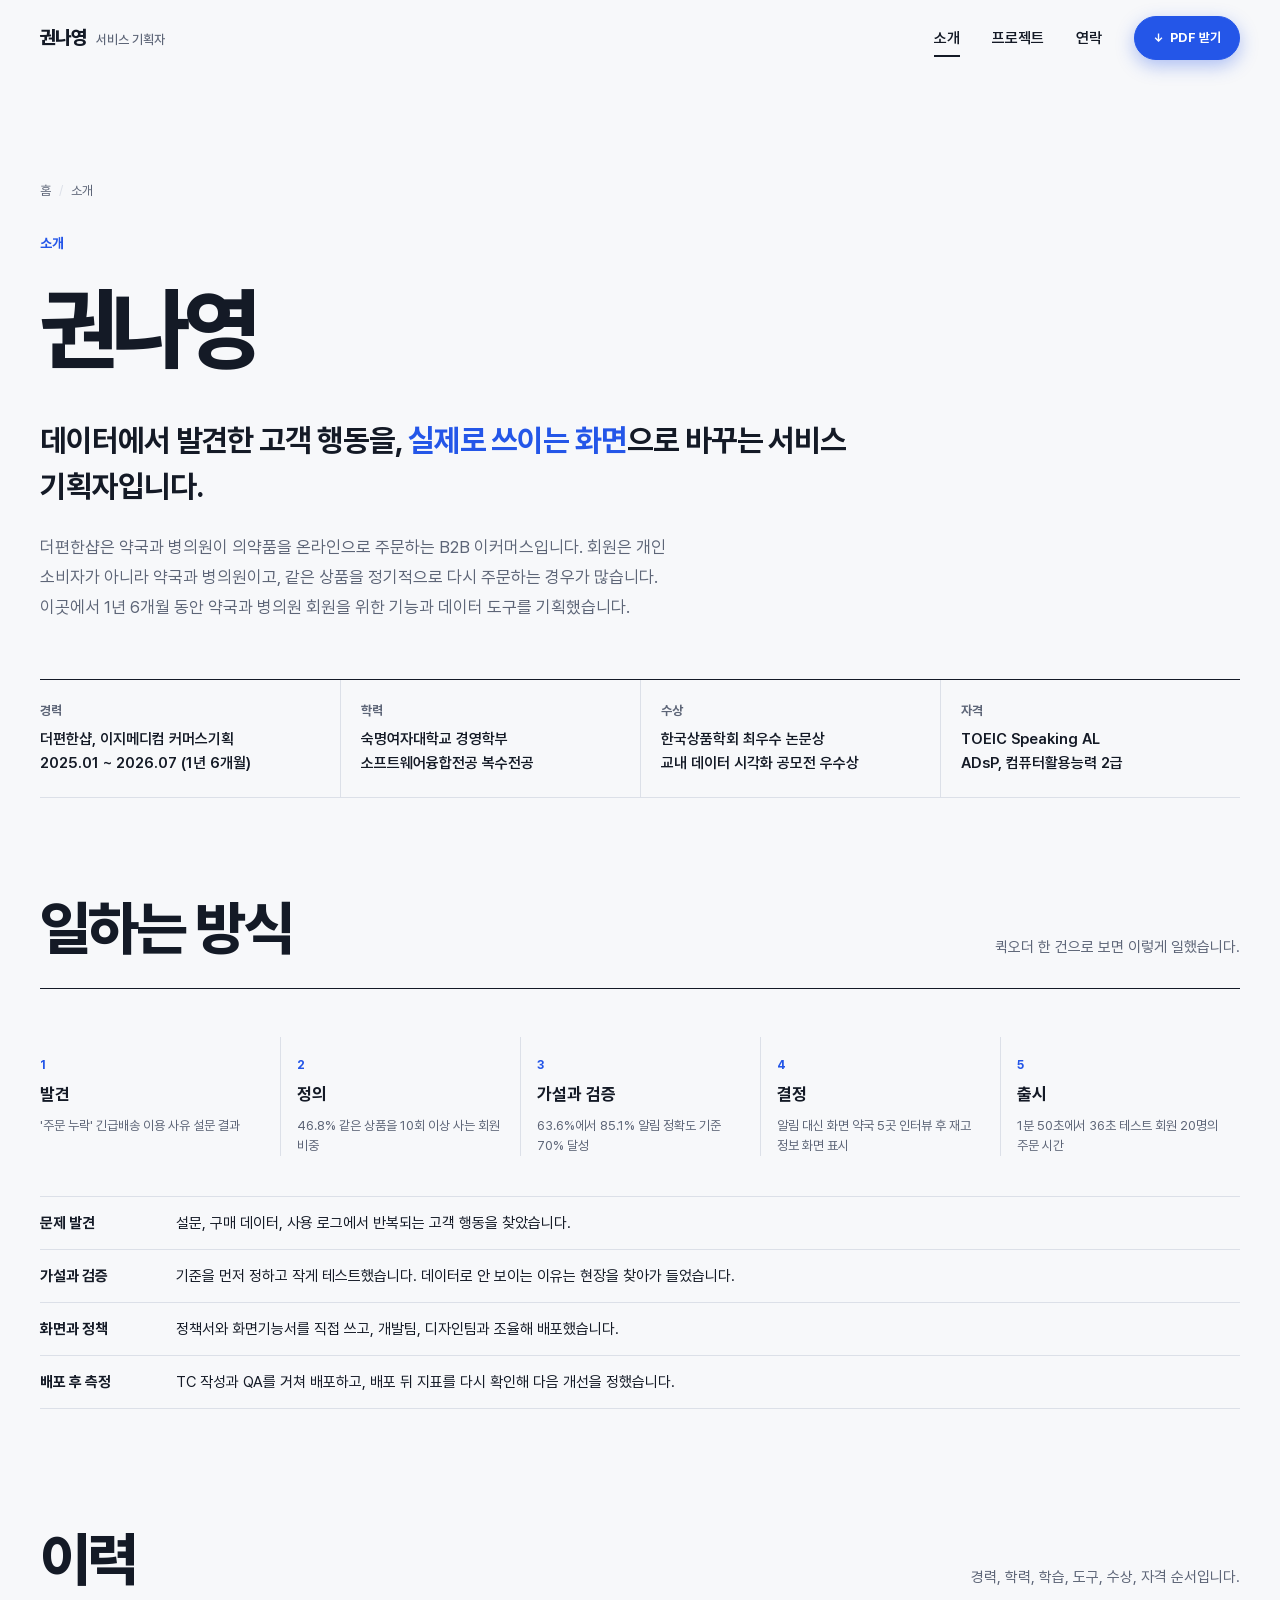
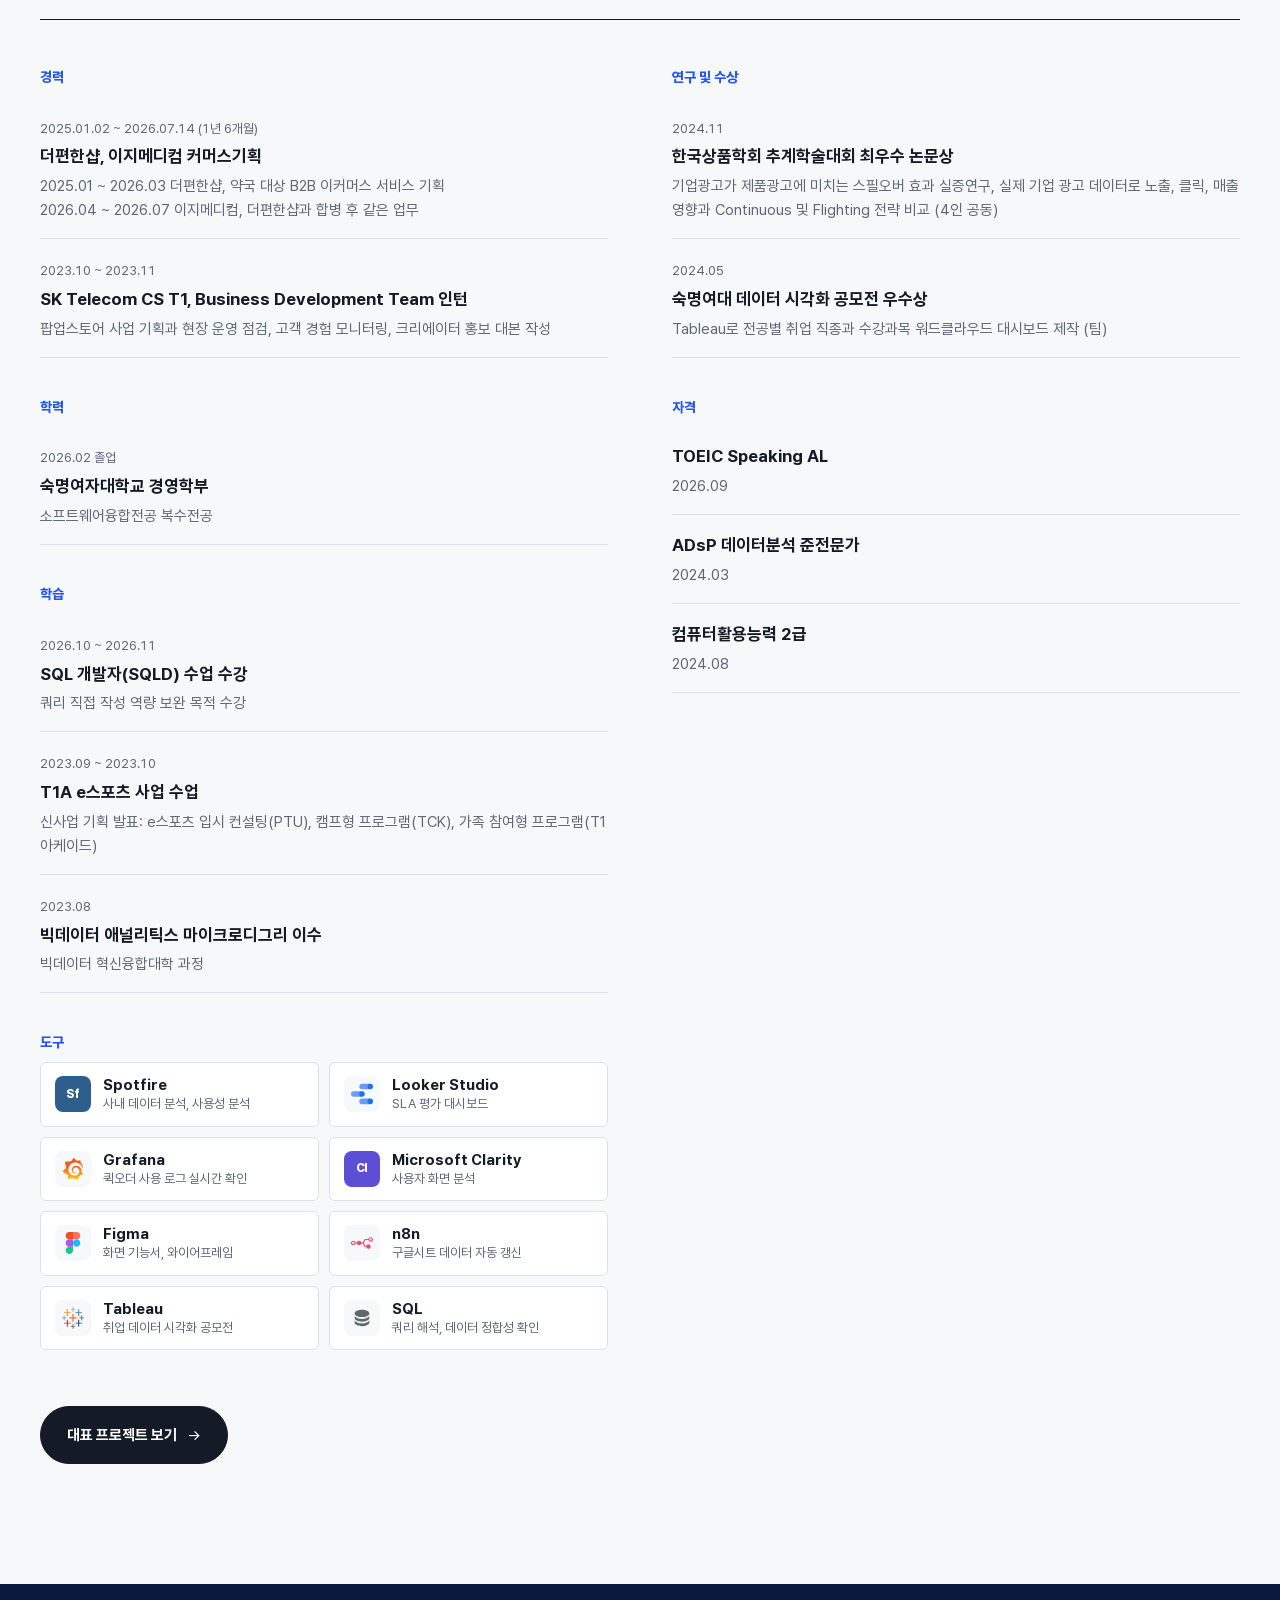
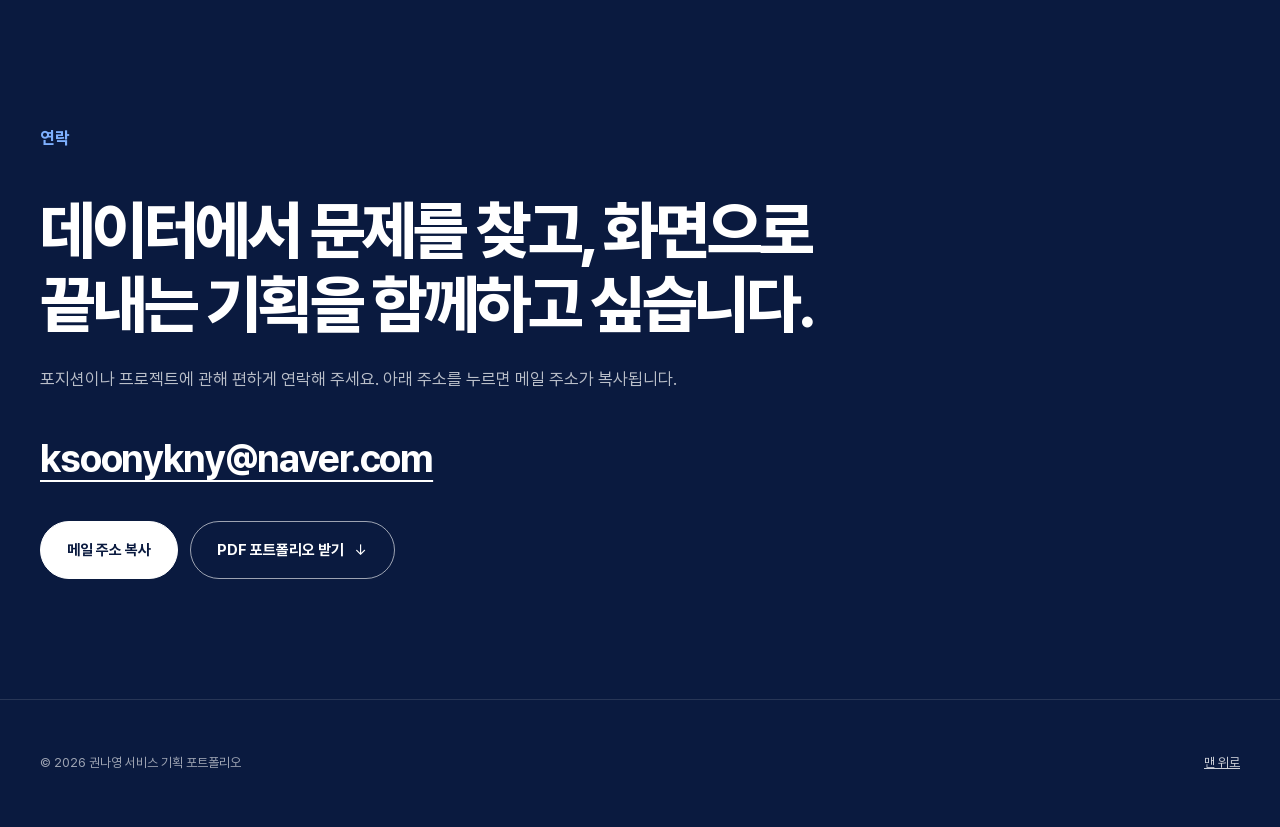
==== commit 3e8283ce: "Add files via upload" ====
--- a/about.html
+++ b/about.html
@@ -22,7 +22,7 @@
       <a href="about.html" aria-current="page">소개</a>
       <a href="index.html#projects">프로젝트</a>
       <a href="#contact">연락</a>
-      <a class="nav-pdf" href="assets/kwon-nayoung-portfolio.pdf" download="권나영_서비스기획_포트폴리오.pdf" data-log="pdf_download" data-label="상단 메뉴">PDF 받기</a>
+      <a class="nav-pdf" href="assets/kwon-nayoung-portfolio.pdf" download="권나영_서비스기획_포트폴리오.pdf" data-log="pdf_download" data-label="상단 메뉴"><span class="pdf-ic" aria-hidden="true">↓</span>PDF 받기</a>
     </nav>
   </div>
 </header>
--- a/assets/site.css
+++ b/assets/site.css
@@ -787,3 +787,25 @@
 .o-fig.n1 .o-shots .zoom img{height:auto}
 @media (max-width:820px){.o-shots,.o-fig.n5 .o-shots{grid-template-columns:repeat(2,minmax(0,1fr))}}
 .o-fig figcaption{margin-top:10px;font-size:13px;line-height:1.6;color:var(--muted)}
+
+/* PDF 받기 강조 */
+.gnb .nav-pdf,.gnb.on-dark:not(.scrolled) .nav-pdf{background:var(--accent);color:#fff;border-color:var(--accent);font-weight:700;padding:10px 18px;box-shadow:0 6px 18px rgba(36,86,232,.35);display:inline-flex;align-items:center;gap:6px;transition:transform .2s,box-shadow .2s,background .2s}
+.gnb .nav-pdf:hover{transform:translateY(-1px);box-shadow:0 10px 24px rgba(36,86,232,.45);background:#1B45C8}
+.gnb .pdf-ic{display:inline-block;font-size:12px;animation:pdfbob 1.8s ease-in-out infinite}
+@keyframes pdfbob{0%,100%{transform:translateY(0)}50%{transform:translateY(2px)}}
+@media (prefers-reduced-motion:reduce){.gnb .pdf-ic{animation:none}}
+@media (max-width:720px){.gnb .nav-pdf{display:inline-flex;padding:8px 12px;font-size:12px}.gnb nav{gap:12px}}
+/* 이렇게 일합니다 */
+.how-t{font-size:15px;font-weight:800;color:var(--accent);margin:0 0 6px}
+/* 이력 토글 */
+.rec-toggle{margin-top:48px;border-top:1px solid var(--ink);border-bottom:1px solid var(--line)}
+.rec-toggle summary{list-style:none;cursor:pointer;display:flex;justify-content:space-between;align-items:center;padding:24px 0;font-size:20px;font-weight:800}
+.rec-toggle summary::-webkit-details-marker{display:none}
+.rec-toggle summary:hover{color:var(--accent)}
+.rt-ic{position:relative;width:20px;height:20px}
+.rt-ic::before,.rt-ic::after{content:"";position:absolute;left:50%;top:50%;width:18px;height:2px;background:currentColor;transform:translate(-50%,-50%);transition:transform .25s}
+.rt-ic::after{transform:translate(-50%,-50%) rotate(90deg)}
+.rec-toggle[open] .rt-ic::after{transform:translate(-50%,-50%) rotate(0)}
+.rec-body{padding:8px 0 40px}
+
+@media (max-width:480px){.home-hero h1{font-size:29px;letter-spacing:-.03em}}
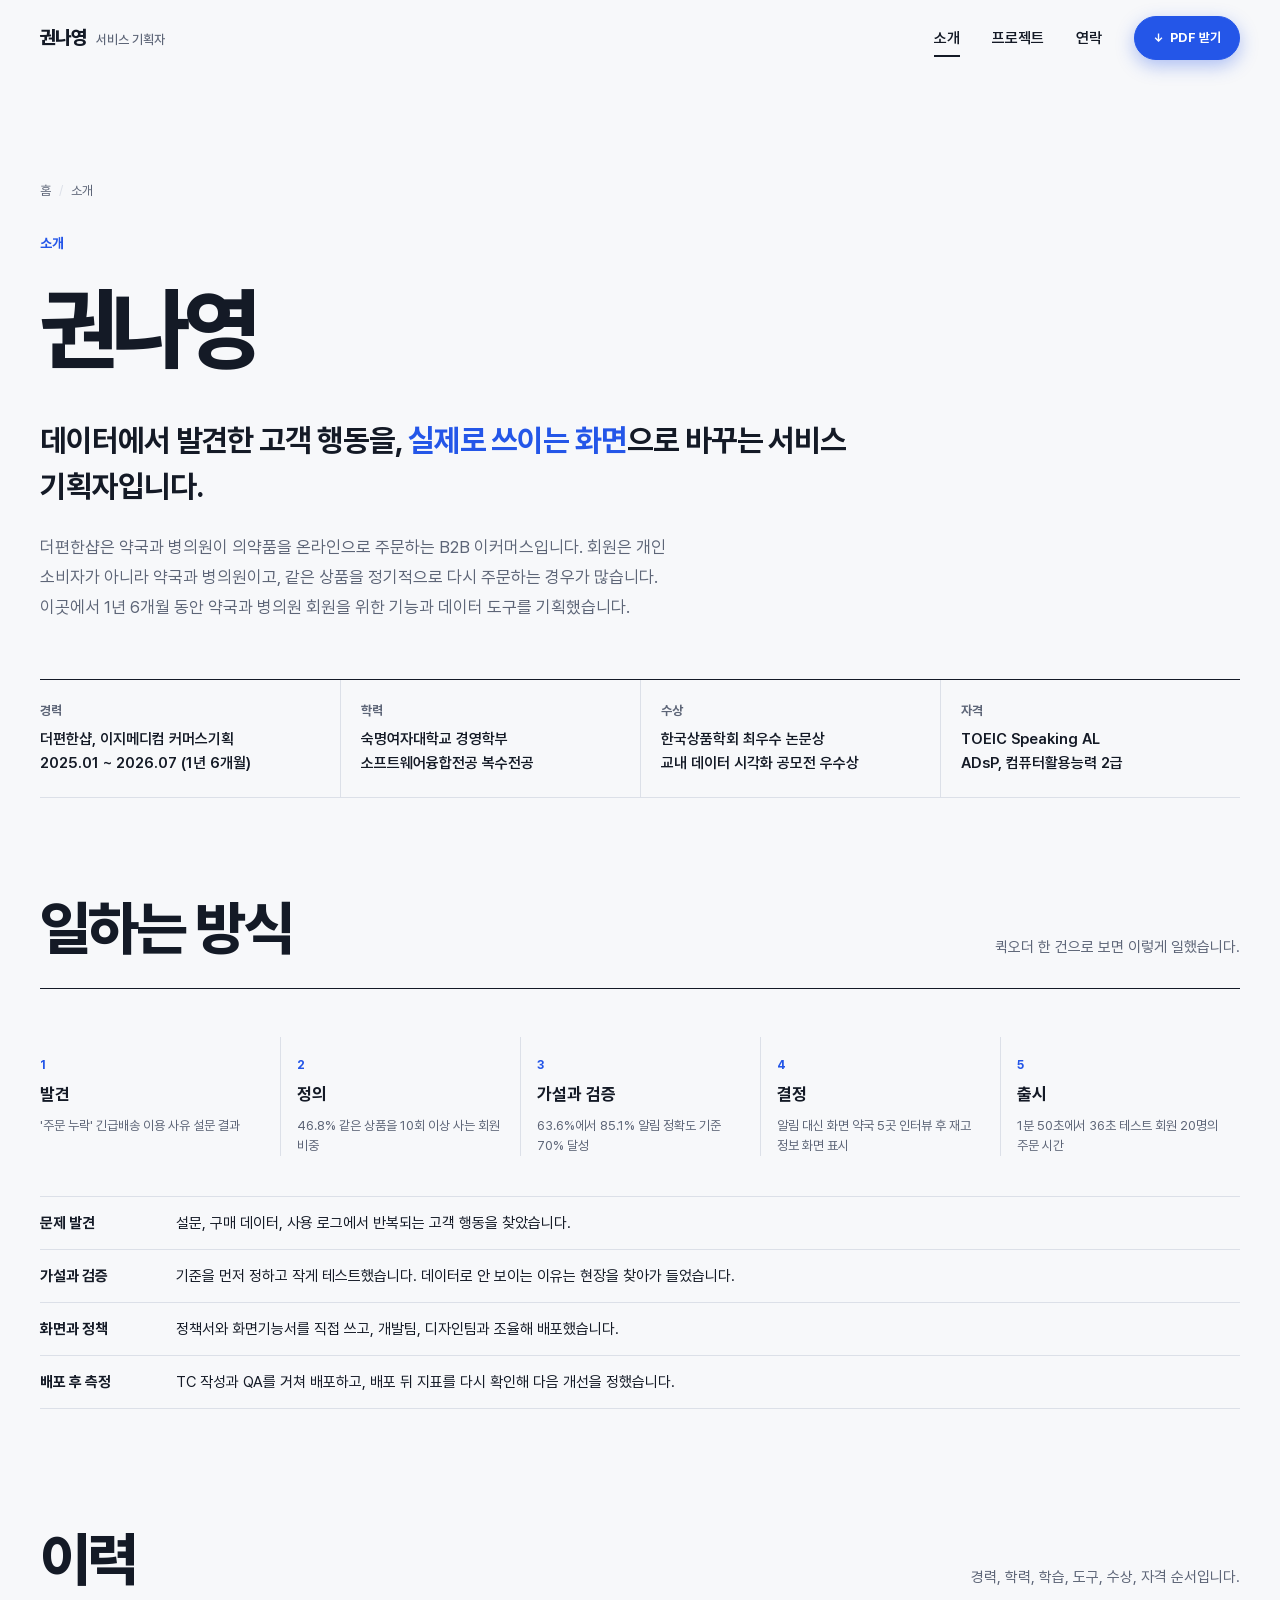
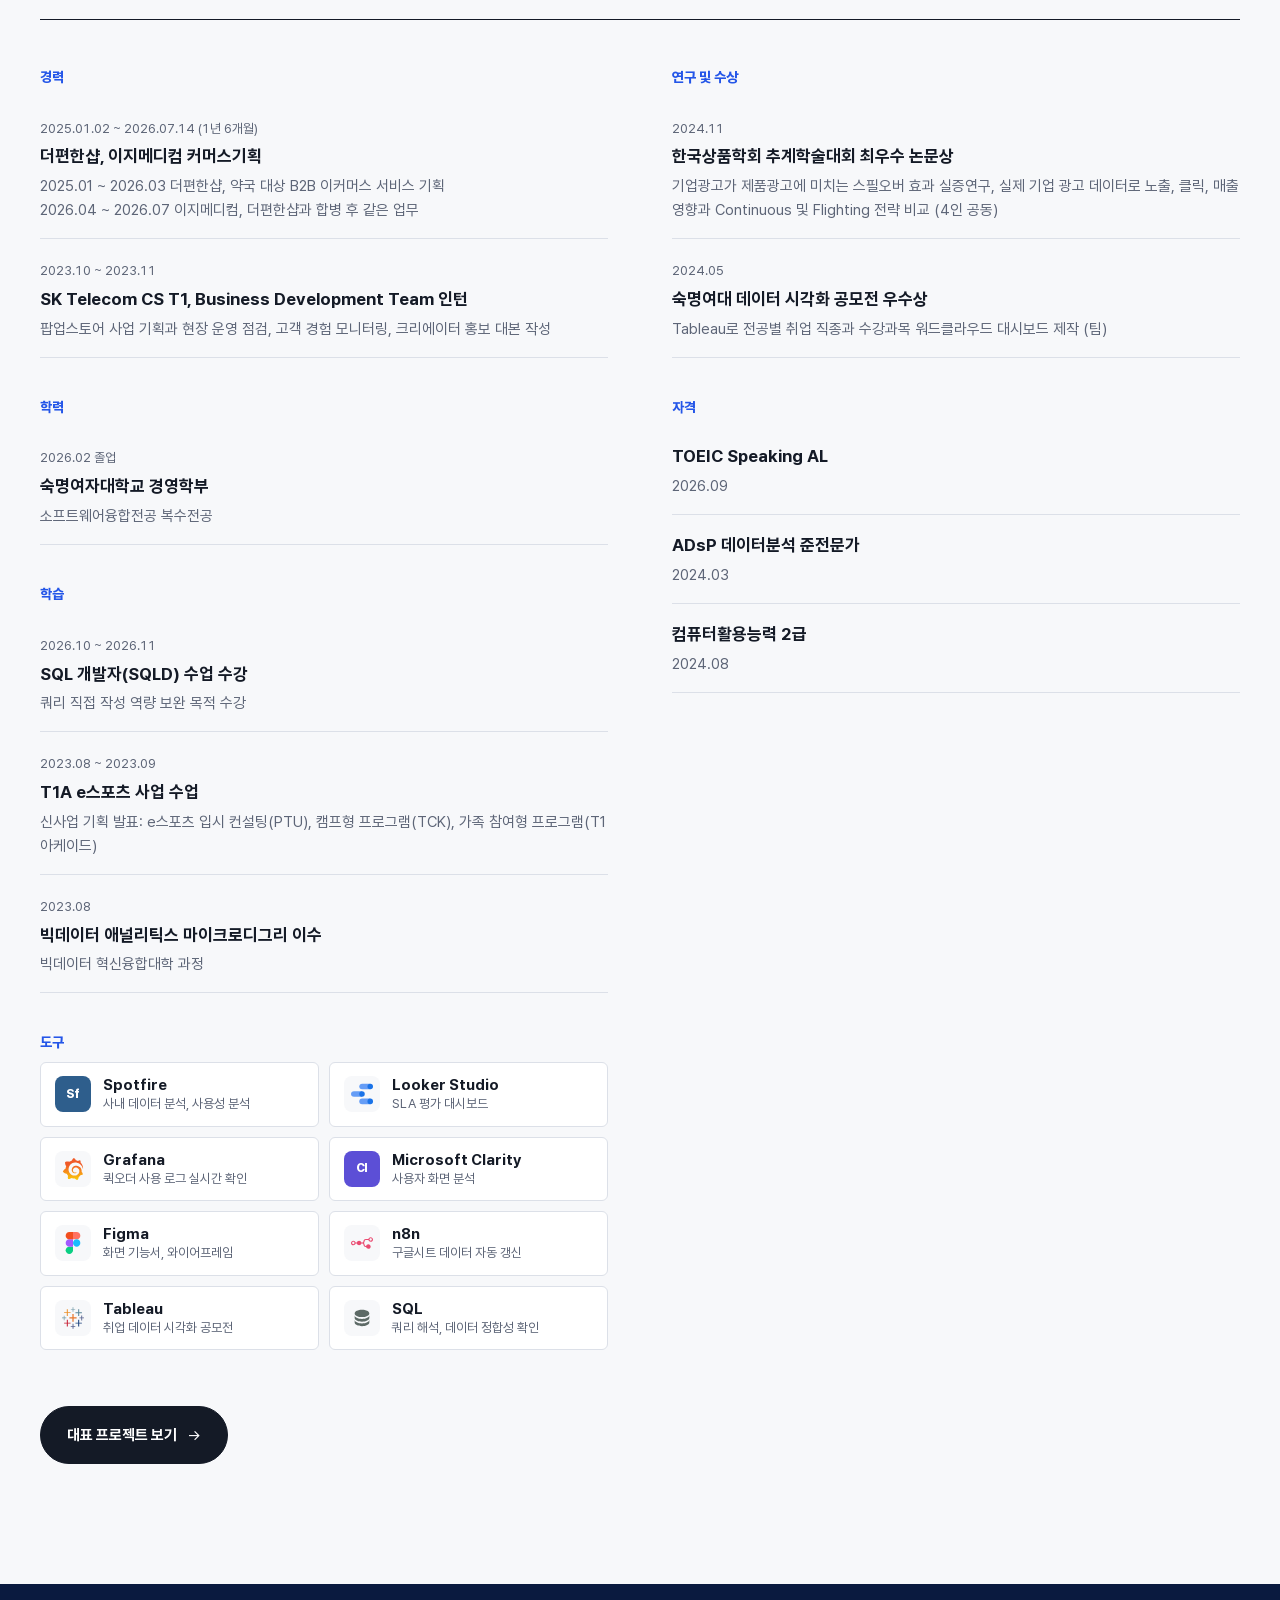
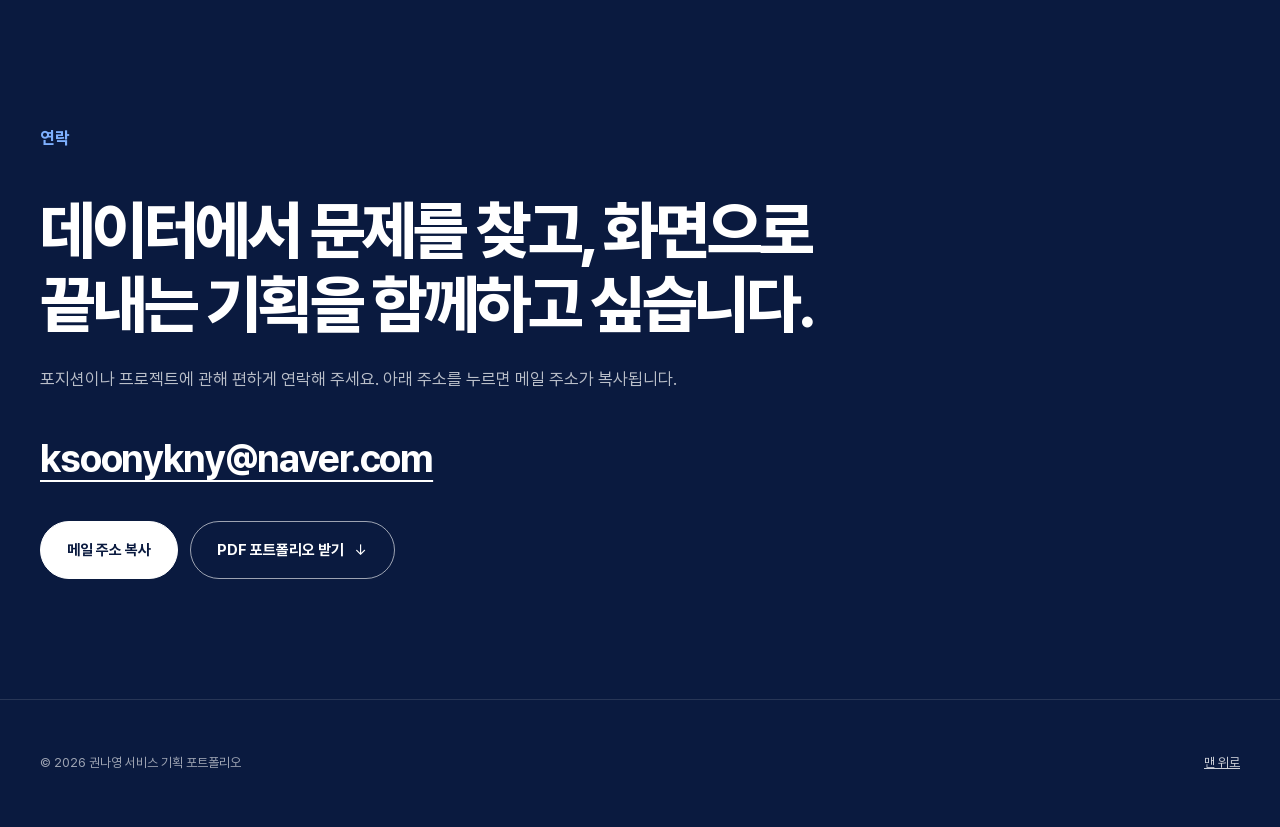
==== commit 95617dba: "Add files via upload" ====
--- a/about.html
+++ b/about.html
@@ -91,7 +91,7 @@
 <div class="d">쿼리 직접 작성 역량 보완 목적 수강</div>
 </li>
 <li>
-<span class="when">2023.09 ~ 2023.10</span>
+<span class="when">2023.08 ~ 2023.09</span>
 <div class="t">T1A e스포츠 사업 수업</div>
 <div class="d">신사업 기획 발표: e스포츠 입시 컨설팅(PTU), 캠프형 프로그램(TCK), 가족 참여형 프로그램(T1 아케이드)</div>
 </li>
--- a/assets/site.css
+++ b/assets/site.css
@@ -781,11 +781,12 @@
 .o-fig.n1 .o-shots{grid-template-columns:minmax(0,720px)}
 .o-fig.n2 .o-shots{grid-template-columns:repeat(2,minmax(0,1fr))}
 .o-fig.n5 .o-shots{grid-template-columns:repeat(5,minmax(0,1fr))}
+.o-fig.n4 .o-shots{grid-template-columns:repeat(4,minmax(0,1fr))}
 .o-shots .zoom{aspect-ratio:16/10;background:var(--surface)}
 .o-shots .zoom img{width:100%;height:100%;object-fit:contain}
 .o-fig.n1 .o-shots .zoom{aspect-ratio:auto}
 .o-fig.n1 .o-shots .zoom img{height:auto}
-@media (max-width:820px){.o-shots,.o-fig.n5 .o-shots{grid-template-columns:repeat(2,minmax(0,1fr))}}
+@media (max-width:820px){.o-shots,.o-fig.n4 .o-shots,.o-fig.n5 .o-shots{grid-template-columns:repeat(2,minmax(0,1fr))}}
 .o-fig figcaption{margin-top:10px;font-size:13px;line-height:1.6;color:var(--muted)}
 
 /* PDF 받기 강조 */
@@ -809,3 +810,44 @@
 .rec-body{padding:8px 0 40px}
 
 @media (max-width:480px){.home-hero h1{font-size:29px;letter-spacing:-.03em}}
+
+/* ===== 대표 프로젝트: 단계 x 프로젝트 흐름 ===== */
+.flow{--stage:200px;position:relative}
+.fm-heads,.fm-row{display:grid;grid-template-columns:var(--stage) repeat(3,minmax(0,1fr));gap:16px}
+.fm-heads{position:sticky;top:64px;z-index:5;background:var(--bg);padding:12px 0 16px;border-bottom:1px solid var(--ink)}
+.fm-corner{align-self:end;font-size:13px;line-height:1.5;color:var(--muted);font-weight:600}
+.fm-head{display:flex;flex-direction:column;gap:4px;padding:12px;border-radius:12px;background:var(--surface);border:1px solid var(--line);transition:transform .2s,box-shadow .2s,border-color .2s}
+.fm-head:hover{transform:translateY(-3px);border-color:var(--accent);box-shadow:0 12px 28px rgba(10,26,63,.12)}
+.fm-thumb{display:block;height:84px;border-radius:8px;overflow:hidden;margin-bottom:6px}
+.fm-thumb img{width:100%;height:100%;object-fit:cover;object-position:top left}
+.fm-head.t-green .fm-thumb{background:var(--deep)}.fm-head.t-slate .fm-thumb{background:#1B2A4A}.fm-head.t-mint .fm-thumb{background:#DCE6FA}
+.fm-cat{font-size:12px;color:var(--muted)}
+.fm-head b{font-size:20px;font-weight:800;letter-spacing:-.02em}
+.fm-more{font-size:13px;font-weight:700;color:var(--accent)}
+.fm-row{position:relative;padding:28px 0;border-bottom:1px solid var(--line)}
+.fm-stage{position:relative;padding-left:40px}
+.fm-n{position:absolute;left:0;top:0;width:28px;height:28px;border-radius:50%;background:var(--accent);color:#fff;font-size:12px;font-weight:800;display:grid;place-items:center}
+.fm-row:not(:last-child) .fm-stage::after{content:"";position:absolute;left:13px;top:34px;bottom:-34px;width:2px;background:linear-gradient(var(--accent),rgba(36,86,232,.15))}
+.fm-stage b{display:block;font-size:20px;font-weight:800;line-height:1.3}
+.fm-q{display:block;margin-top:4px;font-size:14px;color:var(--muted)}
+.fm-cell{padding:18px;border-radius:12px;background:var(--surface);border:1px solid var(--line)}
+.fm-cell b{display:block;font-size:17px;font-weight:800;color:var(--accent);margin-bottom:8px;letter-spacing:-.01em}
+.fm-cell p{margin:0;font-size:14.5px;line-height:1.7;color:var(--ink)}
+.fm-row:last-child .fm-cell{background:var(--accent-soft);border-color:transparent}
+.fm-tag{display:none}
+@media (max-width:980px){.flow{--stage:150px}.fm-head b{font-size:17px}.fm-thumb{height:64px}}
+@media (max-width:820px){
+  .fm-heads{position:static;grid-template-columns:1fr;gap:10px;border-bottom:0;padding-bottom:8px}
+  .fm-corner{display:none}
+  .fm-head{flex-direction:row;align-items:center;gap:12px;flex-wrap:wrap}
+  .fm-thumb{width:64px;height:48px;margin:0;flex:none}
+  .fm-cat{display:none}
+  .fm-head b{flex:1}
+  .fm-row{grid-template-columns:1fr;gap:10px;padding:24px 0}
+  .fm-row:not(:last-child) .fm-stage::after{display:none}
+  .fm-stage{margin-bottom:4px}
+  .fm-tag{display:inline-block;font-size:12px;font-weight:700;color:var(--muted);margin-bottom:6px}
+}
+.fm-head,.fm-head:hover{text-decoration:none;color:var(--ink)}
+.fm-heads{position:static}
+.fm-tag{display:inline-block;font-size:12px;font-weight:700;color:var(--muted);margin-bottom:6px}
